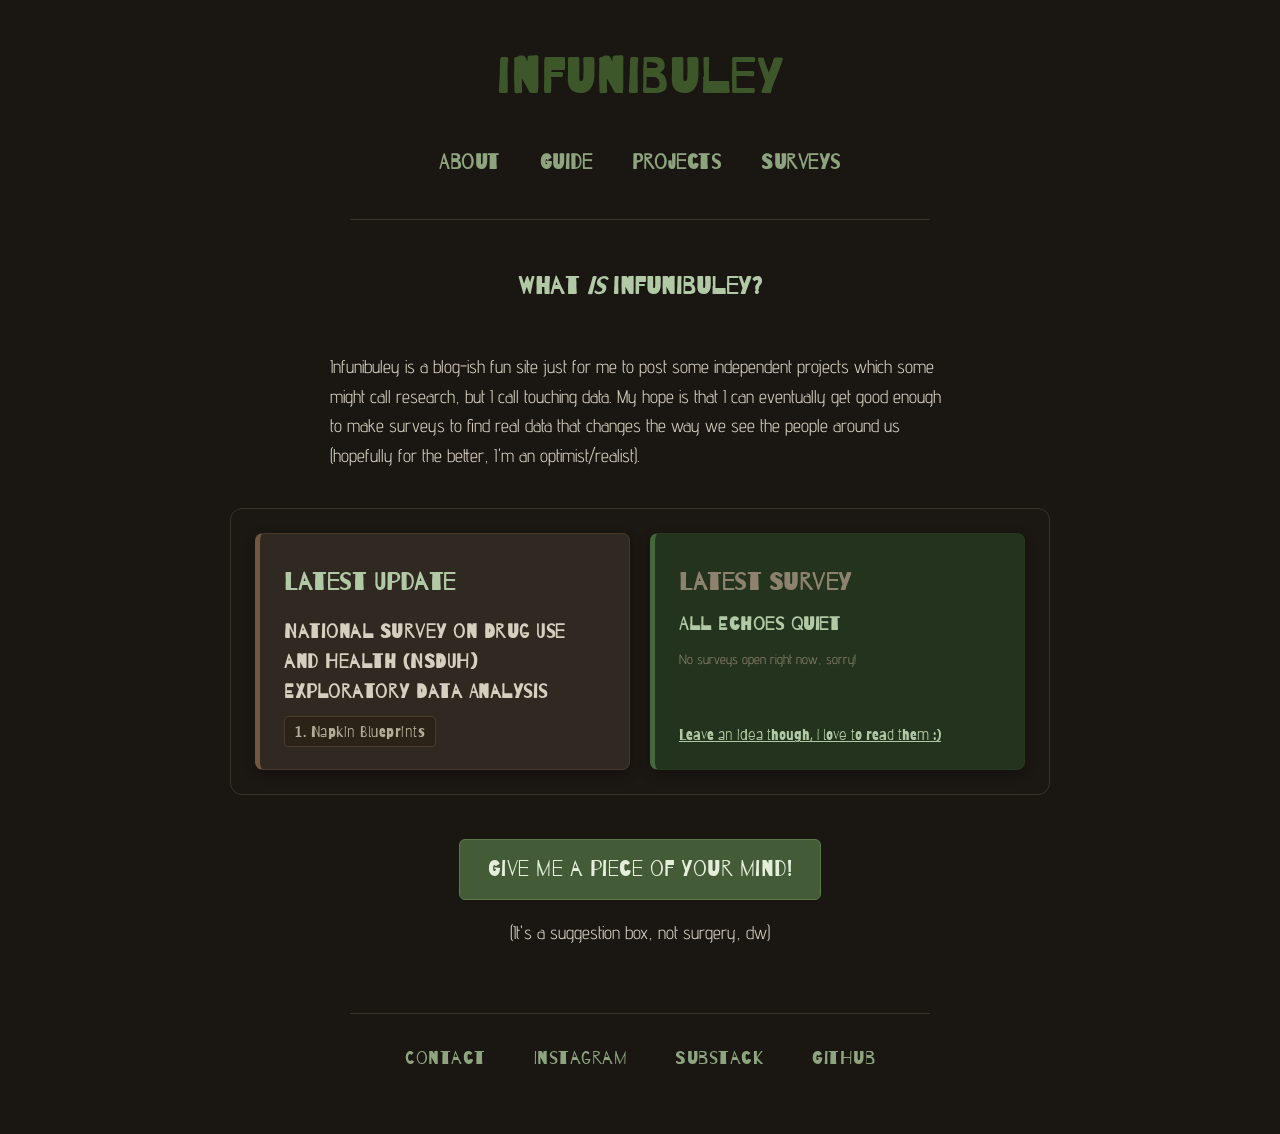
==== index.html @ 1d9e1465 "an attempt to make everything easier by making it harder" ====
<!DOCTYPE html>
<html lang="en">
<head>
  <link href="https://fonts.googleapis.com/css2?family=Advent+Pro:wght@400;500;600&family=Barrio&family=Barriecito&display=swap" rel="stylesheet">  <meta name="viewport" content="width=device-width, initial-scale=1.0">
  <link rel="icon" type="image/png" href="https://infunibuley.github.io/favicon.png">
  <meta name="viewport" content="width=device-width, initial-scale=1.0">
  <title>infunibuley</title>
  <link rel="stylesheet" href="assets/styles.css">
  <script src="scripts/load-layout.js" defer></script>
  <script src="scripts/home.js" defer></script>
  <link rel="icon" type="image/png" href="https://infunibuley.github.io/assets/favicon.png">
</head>

<body>
<div>

  <div id="site-header"></div>

  <div class="flex-container">
    <h4>What <i>is</i> infunibuley?</h4>
  </div>

  <div class="flex-container">
    <p>Infunibuley is a blog-ish fun site just for me to post some independent projects which some might call research, but I call touching data. My hope is that I can eventually get good enough to make surveys to find real data that changes the way we see the people around us (hopefully for the better, I'm an optimist/realist).</p>
  </div>

  <section class="hero-banner">
    <div class="flex-container hero-cards-container">
      <!-- Latest Update Card -->
      <div class="project-update update">
        <h4>Latest Update</h4>
        <h3>
          <a href="#" id="latest-project-link" class="project-title-link">Loading...</a>
        </h3>
        <span id="latest-project-tag" class="tag tag-mind-works">Loading...</span>
      </div>

      <!-- Latest Survey Card -->
      <div id="latest-survey-card" class="survey-update update">
        <h4>Latest Survey</h4>
        <h3>
          <a href="#" id="latest-survey-link" class="project-title-link">Loading...</a>
        </h3>
        <span id="latest-survey-tag" class="tag tag-your-sticks">Loading...</span>
      </div> 
    </div>
  </section>

  <div class="flex-container">
  <a class="survey-start-btn" href="https://infunibuley.github.io/pages/contact">Give me a piece of your mind!</a>
  <p>(It's a suggestion box, not surgery, dw)</p>
  </div>

<div id="site-footer"></div>

</div>

</body>
</html>
---- assets/styles.css ----
html, body {
  margin: 0;
  padding: 0;
}

body {
  background-color: #1a1612; 
  font-family: 'Barriecito', cursive, sans-serif;
  color: #d6cfbf;
  line-height: 1.6;
  padding: 40px 20px;
}

h1 {
  font-family: 'Barrio', cursive, sans-serif;
  color: #3d572a;
  font-size: 3rem;
  letter-spacing: 1.5px;
  margin: 0 0 16px 0;
  text-align: center;
}

h2 {
  font-family: 'Barrio', cursive, sans-serif;
  color: #b2c9a5;
  font-size: 2rem;
  letter-spacing: 0.5px;
  margin: 8px 0;
}

h3 {
  font-family: 'Barrio', cursive, sans-serif;
  color: #b2c9a5;
  letter-spacing: 0.5px;
  margin: 8px 0;
}

h4 {
  font-family: 'Barrio', cursive, sans-serif;
  color: #b2c9a5;
  letter-spacing: 0.5px;
  margin: 8px 0;
  font-size: 1.5rem;
}

h5 {
  font-family: 'Barrio', cursive, sans-serif;
  color: #647859;
  letter-spacing: 0.5px;
  margin: 16px 0;
  font-size: 1.2rem;
}

h6 {
  font-family: 'Barrio', cursive, sans-serif;
  color: #3e5233;
  letter-spacing: 0.5px;
  margin: 16px 0;
  font-size: 1rem;

}

p {
  color: #b5ac98;
  font-family: 'Advent Pro', cursive, sans-serif;
  font-size: 1.15rem;
  margin: 6px 0;
}

h2, h3, p, a {
  text-decoration: none;
  color: inherit; 
}

.flex-container {
  display: flex;
  gap: 12px;
  justify-content: center;
  flex-wrap: wrap;
  margin: 0 auto 32px auto;
  max-width: 620px;
  padding: 0 10px;
}

.text-block {
  padding: 6px 14px;
  border-bottom: 2px solid transparent;
  cursor: pointer;
  transition: border-color 0.2s ease, color 0.2s ease;
}

.text-block:hover {
  border-bottom: 2px solid #6b8c59;
}

.text-block h3 {
  color: #8da47e;
  font-size: 1.25rem;
}

.update {
  border-radius: 8px;
  padding: 24px 28px;
  width: 100%;
  max-width: 580px;
  box-sizing: border-box;
  text-align: left;
  margin-bottom: 20px;
}

.update.survey-update {
  background: #24331d;
  border: 1px solid #27381e;
  border-left: 5px solid #44683c; 
  box-shadow: 0 4px 12px rgba(0, 0, 0, 0.25);
}

.update.project-update {
  background: #302921;
  border: 1px solid #4a3828;
  border-left: 5px solid rgb(114, 88, 65); 
  box-shadow: 0 4px 12px rgba(0, 0, 0, 0.25);
}

.update p {
  font-size: 1rem;
  color: #8c826e;
}

.flex-container .update{
  width: calc(50% - 8px);
}

.tag {
  display: inline-block;
  padding: 3px 10px;
  font-size: 0.9rem;
  font-family: 'Barriecito', cursive, sans-serif;
  border-radius: 4px;
  margin-top: 10px;
  letter-spacing: 0.5px;
}

/* Stage 1: mind works (Drafty / Soft Amber-Brown) */
.tag-mind-works {
  background-color: #2b2318;
  color: #b5ac98;
  border: 1px solid #4a3d2c;
}

/* Stage 2: the gears (Industrial / Muted Slate-Brown) */
.tag-the-gears {
  background-color: #25282a;
  color: #b5ac98;
  border: 1px solid #3d4950;
}

.tag-your-sticks {
  background-color: #223824;
  color: #b5ac98;
  border: 1px solid #3b663f;
  animation: pulse-border 2s infinite ease-in-out;
}

.tag-fancy-stuff {
  background-color: #2a2233;
  color: #b5ac98;
  border: 1px solid #4b3d5c;
}

.tag-complete {
  background-color: #3b3329;
  color: #b5ac98;
  border: 1px solid #594d3e;
}

@keyframes pulse-border {
  0%, 100% { border-color: #3b663f; }
  50% { border-color: #62aa69; }
}

.suggestion-box {
  background: #241f19;
  border: 1px solid #3b3329;
  border-radius: 8px;
  padding: 28px 32px;
  width: 100%;
  max-width: 580px;
  box-sizing: border-box;
  text-align: left;
  box-shadow: 0 4px 12px rgba(0, 0, 0, 0.25);
  margin-top: 10px;
}

.suggestion-box h3 {
  margin-top: 0;
  margin-bottom: 20px;
  text-align: center;
  font-size: 1.6rem;
  color: #8da47e;
}

.form-group {
  display: flex;
  align-items: center;
  gap: 12px;
  margin-bottom: 16px;
}

.form-group label {
  display: inline-block;
  color: #c2baa8;
  font-family: 'Barriecito', cursive, sans-serif;
  font-size: 1.1rem;
  margin-bottom: 4px;
}

.form-group input,
.form-group textarea {
  width: 100%;
  box-sizing: border-box;
  padding: 10px 14px;
  background-color: #17130f;
  border: 1px solid #42382c;
  border-radius: 6px;
  color: #e8e2d5;
  font-family: 'Advent Pro', cursive, sans-serif;
  font-size: 1rem;
  outline: none;
  transition: border-color 0.2s ease;
}

.form-group input::placeholder,
.form-group textarea::placeholder {
  color: #635746;
  font-family: 'Advent Pro', cursive, sans-serif;
  font-size: 1rem;
}

.form-group textarea {
  resize: vertical;
}

.form-group input:focus,
.form-group textarea:focus {
  border-color: #6b8c59;
  background-color: #1c1813;
}

.submit-btn {
  display: block;
  width: 100%;
  padding: 12px 18px;
  background-color: #435b37;
  color: #e4eedb;
  border: 1px solid #5a7a4a;
  border-radius: 6px;
  font-family: 'Barrio', cursive, sans-serif;
  font-size: 1.25rem;
  cursor: pointer;
  margin-top: 20px;
  transition: background-color 0.2s ease, transform 0.1s ease;
}

.submit-btn:hover {
  background-color: #4f6b41;
}

.submit-btn:active {
  transform: translateY(1px);
}

.footer {
  margin-top: 60px;
  padding-top: 24px;
  border-top: 1px solid #3b3329;
  text-align: center;
  max-width: 580px;
  margin-left: auto;
  margin-right: auto;
}

.footer-links {
  display: flex;
  justify-content: center;
  gap: 20px;
  flex-wrap: wrap;
  margin-bottom: 12px;
}

.footer-links a {
  color: #8da47e;
  font-family: 'Barrio', cursive, sans-serif;
  text-decoration: none;
  font-size: 1.15rem;
  letter-spacing: 0.5px;
  transition: color 0.2s ease, border-bottom 0.2s ease;
  border-bottom: 1px solid transparent;
  padding-bottom: 2px;
}

.footer-links a:hover {
  color: #b2c9a5;
  border-bottom-color: #b2c9a5;
}

.footer-copy {
  color: #635746;
  font-size: 0.95rem;
  margin: 0;
}

.header {
  max-width: 580px;
  margin: 0 auto 40px auto;
  padding-bottom: 24px;
  border-bottom: 1px solid #3b3329;
  text-align: center;
}

.header .flex-container {
  margin: 0 auto;
}

.content-container {
  max-width: 580px;
  margin: 0 auto 40px auto;
  text-align: left;
  box-sizing: border-box;
  padding: 0 10px;
}

.content-container h2 {
  font-family: 'Barrio', cursive, sans-serif;
  color: #8da47e;
  font-size: 2.2rem;
  margin-bottom: 20px;
}

.content-container p {
  color: #d6cfbf;
  font-family: 'Advent Pro', cursive, sans-serif;
  font-size: 1.25rem;
  line-height: 1.6;
  margin: 8px 0;
}

.tab-container {
  display: flex;
  justify-content: safe flex-start; 
  align-items: center;
  gap: 8px;
  
  width: 100%;
  max-width: 100vw;
  margin: 0 0 36px 0;
  
  overflow-x: auto;
  overflow-y: hidden;
  -webkit-overflow-scrolling: touch;
  scrollbar-width: none;
  box-sizing: border-box;
  
  padding: 8px 16px;
}

.tab-container::-webkit-scrollbar {
  display: none;
}

.tab-container::before,
.tab-container::after {
  content: none;
}

.tab-btn {
  background-color: transparent;
  border: 1px solid #3b3329;
  color: #8da47e;
  font-family: 'Barrio', cursive, sans-serif;
  font-size: 1.15rem;
  padding: 8px 16px;
  border-radius: 6px;
  cursor: pointer;
  letter-spacing: 0.5px;
  transition: all 0.2s ease;
  flex-shrink: 0;
  white-space: nowrap;
}

@media (min-width: 600px) {
  .tab-container {
    justify-content: center;
  }
}
.tab-btn:hover {
  background-color: #241f19;
  color: #b2c9a5;
  border-color: #6b8c59;
}

.tab-btn.active {
  background-color: #435b37;
  color: #e4eedb;
  border-color: #5a7a4a;
}

.projects-grid {
  max-width: 580px;
  margin: 0 auto;
  display: flex;
  flex-direction: column;
  gap: 18px;
}

.project-card {
  margin: 0;
  transition: transform 0.15s ease;
}

.project-card:hover {
  transform: translateY(-2px);
}

.tag-complete {
  background-color: #3b3329;
  color: #d6cfbf;
  border-color: #594d3e;
}

.project-title-link {
  text-decoration: none;
  transition: color 0.2s ease;
}

.project-title-link:hover {
  color: #d6eed0;
  text-decoration: underline;
}

.tab-content {
  display: none;
}

.tab-content.active {
  display: block;
}

.survey-action-card {
  background: #241f19;
  border: 1px solid #3b3329;
  border-radius: 8px;
  padding: 24px;
  margin-top: 18px;
  text-align: center;
  box-shadow: 0 4px 12px rgba(0, 0, 0, 0.25);
}

/* Primary "Take Survey" Call-To-Action Button */
.survey-start-btn {
  display: inline-block;
  background-color: #435b37;
  color: #e4eedb;
  font-family: 'Barrio', cursive, sans-serif;
  font-size: 1.35rem;
  letter-spacing: 0.5px;
  padding: 12px 28px;
  border-radius: 6px;
  border: 1px solid #5a7a4a;
  text-decoration: none;
  transition: background-color 0.2s ease, transform 0.1s ease;
}

.survey-start-btn:hover {
  background-color: #4f6b41;
  transform: translateY(-2px);
}

.survey-start-btn:active {
  transform: translateY(1px);
}

.share-box {
  margin-top: 24px;
  padding-top: 20px;
  border-top: 1px dashed #3b3329;
}

.share-link-group {
  display: flex;
  gap: 8px;
  max-width: 440px;
  margin: 0 auto;
}

.share-link-group input {
  flex: 1;
  background-color: #17130f;
  border: 1px solid #42382c;
  border-radius: 6px;
  padding: 8px 12px;
  color: #a8caa0;
  font-family: 'Advent Pro', sans-serif;
  font-size: 0.95rem;
  outline: none;
}

.copy-btn {
  background-color: #2e3b26;
  border: 1px solid #445939;
  color: #a8caa0;
  font-family: 'Barriecito', cursive, sans-serif;
  font-size: 1.05rem;
  padding: 8px 14px;
  border-radius: 6px;
  cursor: pointer;
  transition: background-color 0.2s ease;
}

.copy-btn:hover {
  background-color: #3e4f34;
  color: #d6eed0;
}

.copy-feedback {
  display: none;
  color: #a3e8b5;
  font-size: 0.9rem;
  margin: 6px 0 0 0;
}

.qr-container {
  display: flex;
  flex-direction: column;
  align-items: center;
  gap: 8px;
  margin-top: 20px;
}

.survey-qr {
  width: 120px;
  height: 120px;
  border-radius: 6px;
  border: 1px solid #3b3329;
  padding: 6px;
  background-color: #17130f;
}

.qr-caption {
  font-family: 'Barriecito', cursive, sans-serif;
  color: #8c826e;
  font-size: 0.95rem;
}

.stage-status-msg {
  font-family: 'Advent Pro', sans-serif;
  font-size: 0.95rem;
  margin: -8px 0 16px 0;
}

.stage-status-msg.completed-date {
  color: #8c826e;
}

.stage-status-msg.active-date {
  color: #a8caa0;
}

/* Future / Locked Stage Container */
.future-lock-box {
  background: #1c1813;
  border: 1px dashed #42382c;
  border-radius: 8px;
  padding: 36px 20px;
  text-align: center;
  margin-top: 14px;
}

.lock-icon {
  font-size: 1.5rem;
  color: #8da47e;
  margin: 0 0 8px 0;
}

.lock-text {
  font-family: 'Barrio', cursive, sans-serif;
  font-size: 1.2rem;
  color: #b2c9a5;
  margin: 0 0 6px 0;
}

.lock-subtext {
  color: #a89f8d;
  font-size: 1rem;
  margin: 0;
}

.lock-subtext strong {
  color: #d4b58c;
}

/* Outer hero border frame */
.hero-banner {
  max-width: 820px;
  width: 100%;
  margin: 32px auto 44px auto;
  padding: 24px;
  border: 1px solid #3b3329;
  border-radius: 12px;
  background: rgba(30, 26, 21, 0.45);
  box-sizing: border-box;
}

/* 1. Uncap the max-width and reset margin on the flex container inside hero */
.hero-banner .hero-cards-container {
  display: flex !important;
  flex-direction: row !important;
  justify-content: space-between !important;
  align-items: stretch !important;  /* Forces both cards to match the tallest card */
  gap: 20px !important;
  width: 100% !important;
  max-width: 100% !important;        /* Overrides .flex-container max-width: 620px */
  margin: 0 !important;
  padding: 0 !important;
  box-sizing: border-box;
}

/* 2. Strip previous .update hard-coded widths and let flex do the work */
.hero-banner .hero-cards-container .update {
  flex: 1 1 0% !important;          /* Guarantees exactly 50% width distribution */
  width: auto !important;           /* Cancels width: calc(50% - 8px) */
  max-width: none !important;       /* Cancels max-width: 580px */
  margin: 0 !important;             /* Cancels margin-bottom: 20px */
  padding: 22px 24px !important;
  border-radius: 8px;
  box-sizing: border-box;

  /* Card content distribution */
  display: flex !important;
  flex-direction: column !important;
  justify-content: space-between !important;
}

/* Pins tags/links neatly to the bottom edge */
.hero-banner .update .tag,
.hero-banner .update a[href*="contact"],
.hero-banner .update a[href*="survey"] {
  align-self: flex-start;
  margin-top: auto;
}

/* Specific theme colors */
.hero-banner .project-update {
  background-color: #302921;
  border: 1px solid #4a3828;
  border-left: 5px solid rgb(114, 88, 65);
}

.hero-banner .survey-update {
  background-color: #24331d;
  border: 1px solid #27381e;
  border-left: 5px solid #44683c;
}

/* Mobile responsive collapse */
@media (max-width: 680px) {
  .hero-banner {
    padding: 16px;
    margin: 20px auto 36px auto;
  }

  .hero-banner .hero-cards-container {
    flex-direction: column !important;
    gap: 16px !important;
  }

  .hero-banner .hero-cards-container .update {
    width: 100% !important;
  }
}
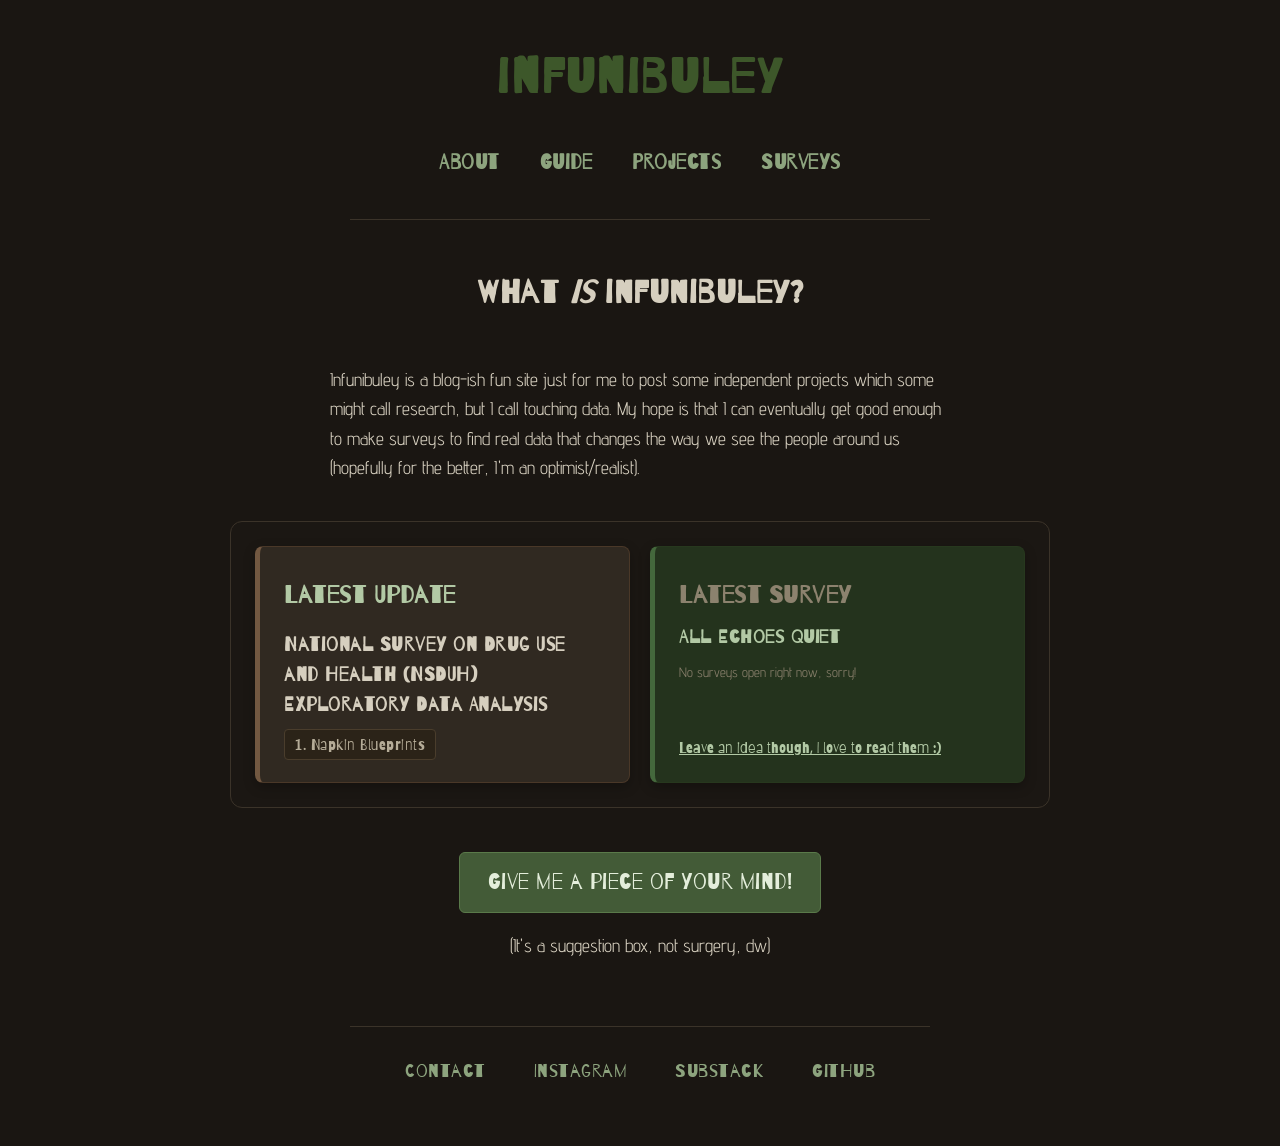
==== commit 30faddc1: "fixed up some wording, hopefully made last error fixes (probably not)" ====
--- a/index.html
+++ b/index.html
@@ -17,7 +17,7 @@
   <div id="site-header"></div>
 
   <div class="flex-container">
-    <h4>What <i>is</i> infunibuley?</h4>
+    <h2>What <i>is</i> infunibuley?</h2>
   </div>
 
   <div class="flex-container">
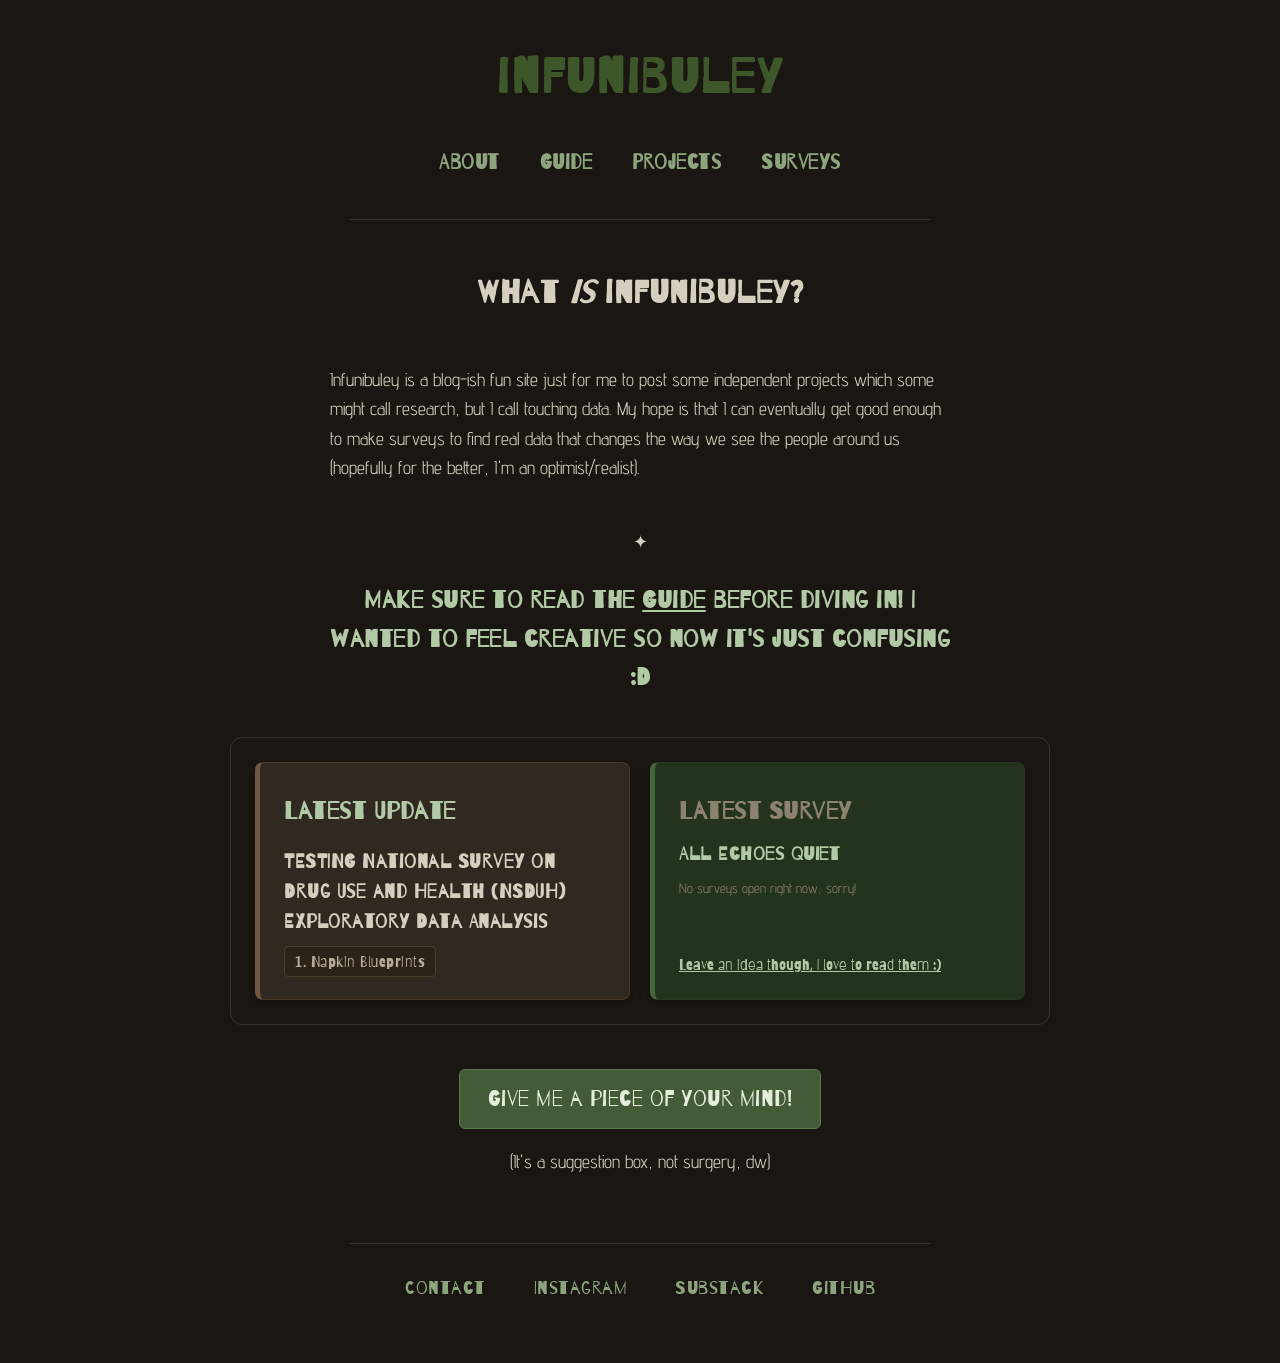
==== commit aecb2116: "idk" ====
--- a/index.html
+++ b/index.html
@@ -24,6 +24,11 @@
     <p>Infunibuley is a blog-ish fun site just for me to post some independent projects which some might call research, but I call touching data. My hope is that I can eventually get good enough to make surveys to find real data that changes the way we see the people around us (hopefully for the better, I'm an optimist/realist).</p>
   </div>
 
+  <div class="flex-container">
+    <p>✦</p>
+    <h4 style="text-align: center;">Make sure to read the <a href="https://infunibuley.github.io/pages/guide"><u>Guide</u></a> before diving in! I wanted to feel creative so now it's just confusing :D</h4>
+  </div>
+
   <section class="hero-banner">
     <div class="flex-container hero-cards-container">
       <!-- Latest Update Card -->
@@ -47,8 +52,8 @@
   </section>
 
   <div class="flex-container">
-  <a class="survey-start-btn" href="https://infunibuley.github.io/pages/contact">Give me a piece of your mind!</a>
-  <p>(It's a suggestion box, not surgery, dw)</p>
+    <a class="survey-start-btn" href="https://infunibuley.github.io/pages/contact">Give me a piece of your mind!</a>
+    <p>(It's a suggestion box, not surgery, dw)</p>
   </div>
 
 <div id="site-footer"></div>
--- a/assets/styles.css
+++ b/assets/styles.css
@@ -60,7 +60,7 @@
 
 }
 
-p {
+p, li {
   color: #b5ac98;
   font-family: 'Advent Pro', cursive, sans-serif;
   font-size: 1.15rem;
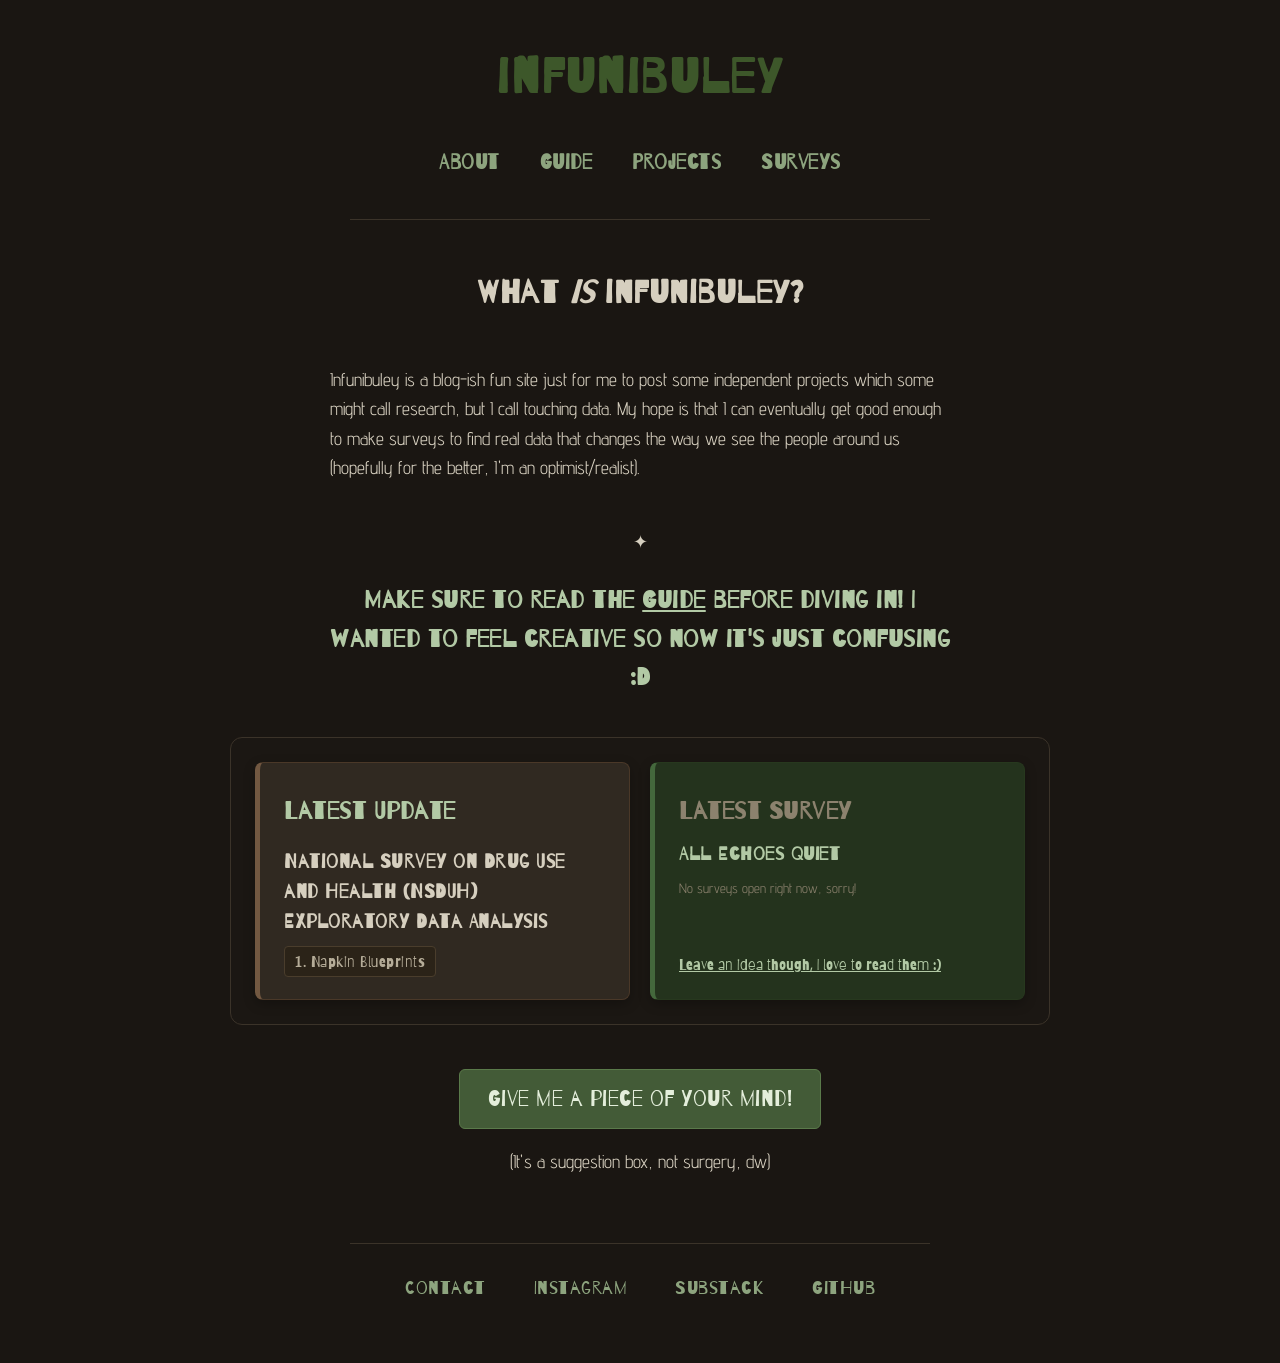
==== commit fd089060: "idk" ====
--- a/index.html
+++ b/index.html
@@ -4,6 +4,7 @@
   <link href="https://fonts.googleapis.com/css2?family=Advent+Pro:wght@400;500;600&family=Barrio&family=Barriecito&display=swap" rel="stylesheet">  <meta name="viewport" content="width=device-width, initial-scale=1.0">
   <link rel="icon" type="image/png" href="https://infunibuley.github.io/favicon.png">
   <meta name="viewport" content="width=device-width, initial-scale=1.0">
+  <meta name="google-site-verification" content="pUbAFuxH0az2YgIVSAUA-B-KxdZc6aQfWLj4Hd0x9ZA" />
   <title>infunibuley</title>
   <link rel="stylesheet" href="assets/styles.css">
   <script src="scripts/load-layout.js" defer></script>
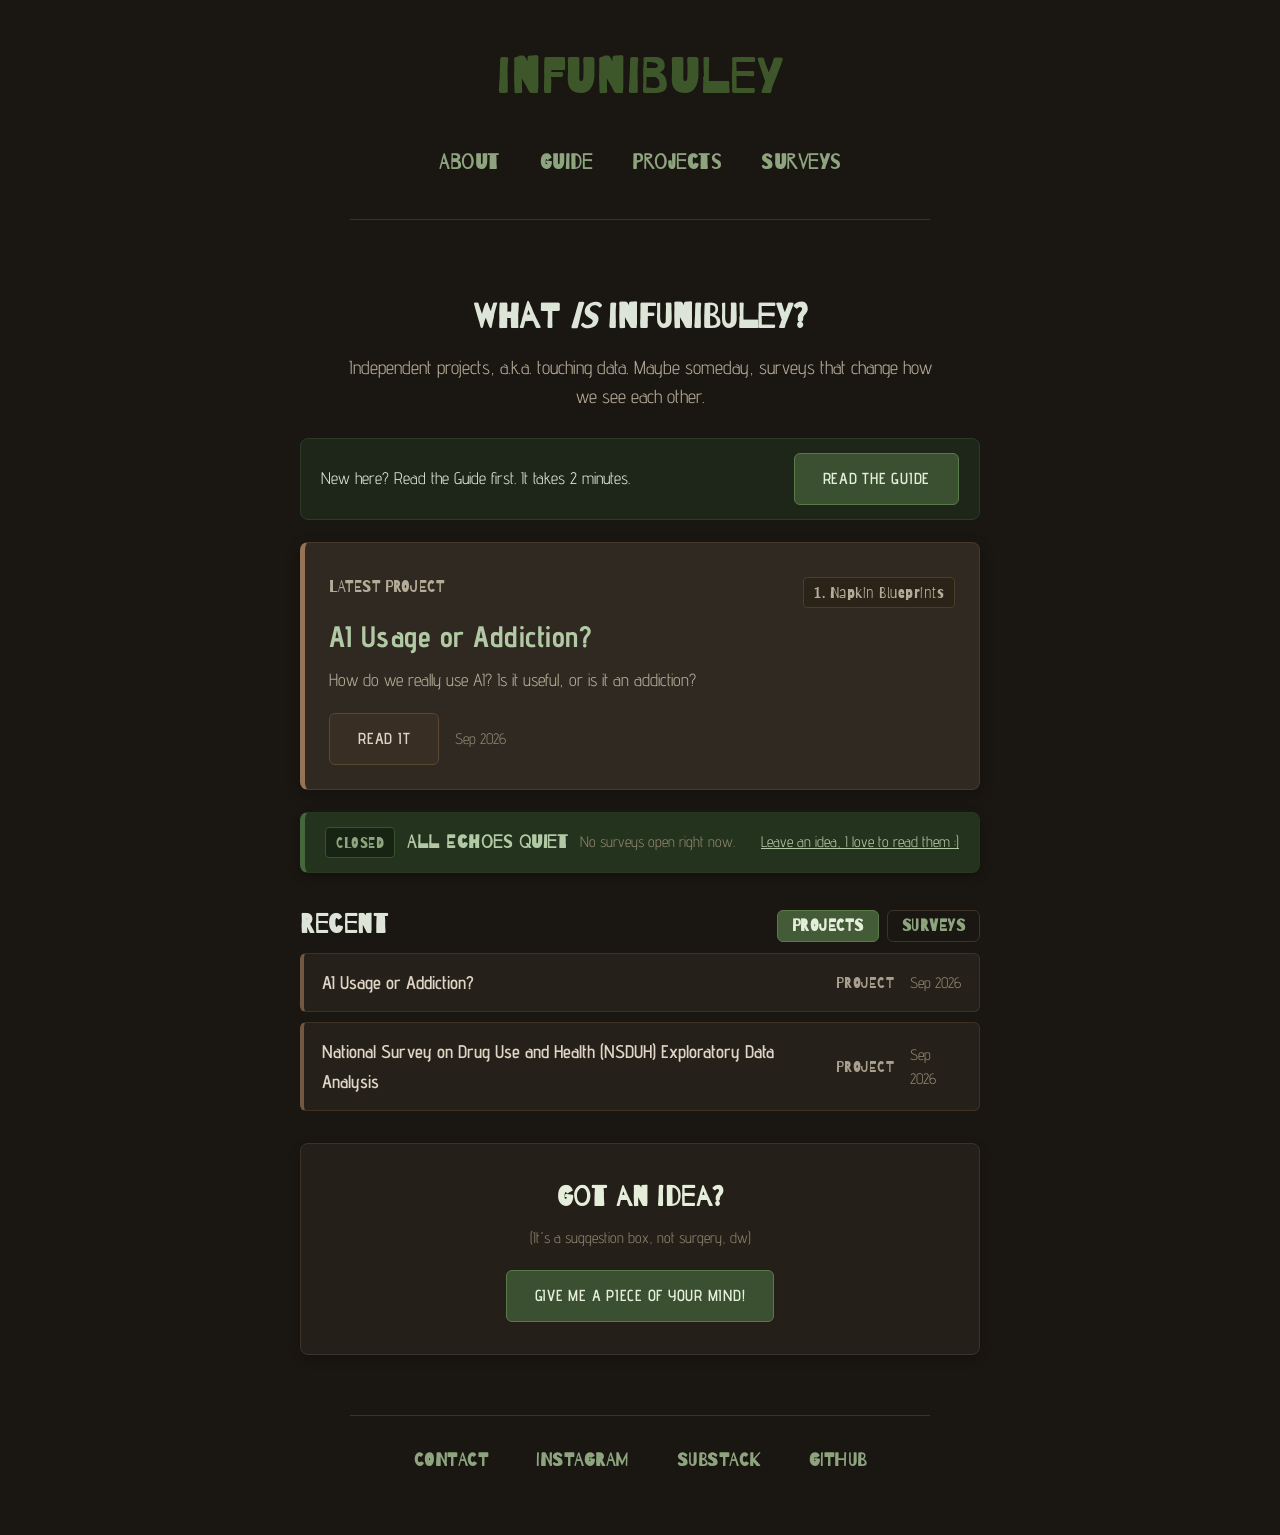
==== commit aca06ba6: "changed homepage formatting, changed some styling, fixed small issues." ====
--- a/index.html
+++ b/index.html
@@ -1,65 +1,438 @@
 <!DOCTYPE html>
 <html lang="en">
 <head>
-  <link href="https://fonts.googleapis.com/css2?family=Advent+Pro:wght@400;500;600&family=Barrio&family=Barriecito&display=swap" rel="stylesheet">  <meta name="viewport" content="width=device-width, initial-scale=1.0">
-  <link rel="icon" type="image/png" href="https://infunibuley.github.io/favicon.png">
+  <meta charset="UTF-8">
   <meta name="viewport" content="width=device-width, initial-scale=1.0">
   <meta name="google-site-verification" content="pUbAFuxH0az2YgIVSAUA-B-KxdZc6aQfWLj4Hd0x9ZA" />
   <title>infunibuley</title>
+  
+  <link rel="icon" type="image/png" href="https://infunibuley.github.io/assets/favicon.png">
+  <link href="https://fonts.googleapis.com/css2?family=Advent+Pro:wght@400;500;600&family=Barrio&family=Barriecito&display=swap" rel="stylesheet">
   <link rel="stylesheet" href="assets/styles.css">
+
   <script src="scripts/load-layout.js" defer></script>
   <script src="scripts/home.js" defer></script>
-  <link rel="icon" type="image/png" href="https://infunibuley.github.io/assets/favicon.png">
+
+  <!-- Homepage-specific layout overrides -->
+  <style>
+    .home-container {
+      max-width: 680px;
+      margin: 0 auto;
+      display: flex;
+      flex-direction: column;
+      gap: 22px;
+    }
+
+    .home-intro {
+      text-align: center;
+      margin-bottom: 6px;
+    }
+
+    .home-intro h2 {
+      margin-bottom: 8px;
+    }
+
+    .home-intro p {
+      max-width: 600px;
+      margin: 0 auto;
+      font-size: 1.18rem;
+      line-height: 1.5;
+    }
+
+    /* Guide Callout Strip */
+    .guide-banner {
+      display: flex;
+      align-items: center;
+      justify-content: space-between;
+      gap: 16px;
+      background: #1e2619;
+      border: 1px solid #2d3b25;
+      border-radius: 8px;
+      padding: 14px 20px;
+      box-sizing: border-box;
+    }
+
+    .guide-banner p {
+      margin: 0;
+      color: #dce5d7;
+      font-size: 1.05rem;
+    }
+
+    .guide-btn {
+      flex-shrink: 0;
+      display: inline-block;
+      background-color: #3b5030;
+      color: #e4eedb;
+      padding: 12px 28px;
+      border-radius: 6px;
+      border: 1px solid #5a7a4a;
+      text-decoration: none;
+      font-family: 'Advent Pro', sans-serif;
+      font-weight: 600;
+      font-size: 1rem;
+      letter-spacing: 0.75px;
+      text-transform: uppercase;
+      transition: transform 0.15s ease, opacity 0.2s ease, filter 0.15s ease;
+    }
+
+    .guide-btn:hover {
+      transform: translateY(-2px);
+      filter: brightness(1.15);
+    }
+
+    /* Featured Project Card */
+    .featured-project-card {
+      background: #302921;
+      border: 1px solid #4a3828;
+      border-left: 5px solid rgb(148, 115, 86);
+      border-radius: 8px;
+      padding: 24px;
+      box-sizing: border-box;
+      box-shadow: 0 4px 14px rgba(0, 0, 0, 0.25);
+    }
+
+    .featured-project-card .card-meta {
+      display: flex;
+      align-items: center;
+      justify-content: space-between;
+      margin-bottom: 10px;
+    }
+
+    .meta-subtitle {
+      font-family: 'Barriecito', cursive, sans-serif;
+      font-size: 1rem;
+      letter-spacing: 0.5px;
+      color: #b5ac98;
+      text-transform: uppercase;
+    }
+
+    .featured-project-card h3 {
+      font-size: 1.85rem;
+      margin: 0 0 10px 0;
+      line-height: 1.3;
+    }
+
+    .featured-project-card .card-summary {
+      color: #b5ac98;
+      margin: 0 0 20px 0;
+      font-size: 1.1rem;
+      line-height: 1.5;
+    }
+
+    .card-footer {
+      display: flex;
+      align-items: center;
+      gap: 16px;
+    }
+
+    .card-date {
+      color: #8c826e;
+      font-size: 0.95rem;
+    }
+
+    /* Read It Button - Medium Brown Feedback Style */
+    .btn-read-it {
+      display: inline-block;
+      background-color: #382e24;
+      color: #dfd5c6;
+      padding: 12px 28px;
+      border-radius: 6px;
+      border: 1px solid #5a4734;
+      text-decoration: none;
+      font-family: 'Advent Pro', sans-serif;
+      font-weight: 600;
+      font-size: 1rem;
+      letter-spacing: 0.75px;
+      text-transform: uppercase;
+      transition: transform 0.15s ease, opacity 0.2s ease, filter 0.15s ease;
+    }
+
+    .btn-read-it:hover {
+      transform: translateY(-2px);
+      filter: brightness(1.15);
+    }
+
+    /* Compact Survey Strip */
+    .survey-strip {
+      display: flex;
+      align-items: center;
+      justify-content: space-between;
+      gap: 16px;
+      background: #24331d;
+      border: 1px solid #27381e;
+      border-left: 5px solid #44683c;
+      border-radius: 8px;
+      padding: 14px 20px;
+      box-sizing: border-box;
+      box-shadow: 0 4px 12px rgba(0, 0, 0, 0.2);
+    }
+
+    .survey-strip-left {
+      display: flex;
+      align-items: center;
+      gap: 12px;
+      flex-wrap: wrap;
+    }
+
+    .status-badge {
+      font-family: 'Barriecito', cursive, sans-serif;
+      background-color: #172414;
+      border: 1px solid #36532d;
+      color: #8da47e;
+      border-radius: 4px;
+      padding: 3px 10px;
+      font-size: 0.9rem;
+      letter-spacing: 0.5px;
+      text-transform: uppercase;
+    }
+
+    .survey-strip h3 {
+      margin: 0;
+      font-size: 1.15rem;
+      display: inline;
+    }
+
+    .survey-strip .sub-link {
+      color: #b2c9a5;
+      text-decoration: underline;
+      font-size: 0.95rem;
+      transition: color 0.15s ease;
+      text-align: right;
+    }
+
+    .survey-strip .sub-link:hover {
+      color: #e4eedb;
+    }
+
+    /* Recent Section & Project-Style Tabs */
+    .recent-header {
+      display: flex;
+      align-items: center;
+      justify-content: space-between;
+      margin-top: 10px;
+      border-bottom: 1px solid #3b3329;
+      padding-bottom: 12px;
+    }
+
+    .recent-header h3 {
+      font-size: 1.6rem;
+      margin: 0;
+      color: #dce5d7;
+    }
+
+    /* Uses .tab-btn from styles.css, adjusted for the compact header */
+    .recent-tabs {
+      display: flex;
+      gap: 8px;
+      margin: 0;
+      padding: 0;
+    }
+
+    .recent-tabs .tab-btn {
+      font-size: 1rem;
+      padding: 6px 14px;
+      margin: 0;
+    }
+
+    .stream-feed {
+      display: flex;
+      flex-direction: column;
+      gap: 10px;
+      margin-top: -6px;
+    }
+
+    .stream-item {
+      display: flex;
+      align-items: center;
+      justify-content: space-between;
+      padding: 14px 18px;
+      border-radius: 6px;
+      box-sizing: border-box;
+      text-decoration: none;
+      transition: transform 0.15s ease;
+    }
+
+    .stream-item:hover {
+      transform: translateX(4px);
+    }
+
+    .stream-item.project-type {
+      background: #252019;
+      border: 1px solid #3d3224;
+      border-left: 4px solid rgb(114, 88, 65);
+    }
+
+    .stream-item.survey-type {
+      background: #1c2617;
+      border: 1px solid #283621;
+      border-left: 4px solid #44683c;
+    }
+
+    .stream-title {
+      font-family: 'Advent Pro', sans-serif;
+      font-weight: 600;
+      font-size: 1.15rem;
+      color: #dfd5c6;
+    }
+
+    .stream-meta {
+      display: flex;
+      align-items: center;
+      gap: 16px;
+      font-size: 0.95rem;
+      color: #8c826e;
+      font-family: 'Advent Pro', sans-serif;
+    }
+
+    .stream-label {
+      font-family: 'Barriecito', cursive, sans-serif;
+      letter-spacing: 0.5px;
+    }
+
+    .stream-item.project-type .stream-label {
+      color: #a89f8d;
+    }
+
+    .stream-item.survey-type .stream-label {
+      color: #8da47e;
+    }
+
+    /* Suggestion CTA Box */
+    .feedback-card {
+      background: #241f19;
+      border: 1px solid #3b3329;
+      border-radius: 8px;
+      padding: 32px 24px;
+      text-align: center;
+      margin-top: 10px;
+      box-shadow: 0 4px 12px rgba(0, 0, 0, 0.2);
+    }
+
+    .feedback-card h3 {
+      font-size: 1.7rem;
+      margin: 0 0 6px 0;
+      color: #e4eedb;
+    }
+
+    .feedback-card .subtext {
+      margin: 0 0 20px 0;
+    }
+
+    .feedback-card .feedback-btn {
+      margin-top: 0;
+    }
+
+    @media (max-width: 600px) {
+      .guide-banner,
+      .survey-strip {
+        flex-direction: column;
+        align-items: flex-start;
+      }
+
+      .survey-strip .sub-link {
+        text-align: left;
+      }
+
+      .recent-header {
+        flex-direction: column;
+        align-items: flex-start;
+        gap: 12px;
+      }
+
+      .stream-item {
+        flex-direction: column;
+        align-items: flex-start;
+        gap: 8px;
+      }
+
+      .stream-meta {
+        width: 100%;
+        justify-content: space-between;
+      }
+    }
+  </style>
 </head>
 
 <body>
-<div>
-
   <div id="site-header"></div>
 
-  <div class="flex-container">
-    <h2>What <i>is</i> infunibuley?</h2>
-  </div>
-
-  <div class="flex-container">
-    <p>Infunibuley is a blog-ish fun site just for me to post some independent projects which some might call research, but I call touching data. My hope is that I can eventually get good enough to make surveys to find real data that changes the way we see the people around us (hopefully for the better, I'm an optimist/realist).</p>
-  </div>
-
-  <div class="flex-container">
-    <p>✦</p>
-    <h4 style="text-align: center;">Make sure to read the <a href="https://infunibuley.github.io/pages/guide"><u>Guide</u></a> before diving in! I wanted to feel creative so now it's just confusing :D</h4>
-  </div>
-
-  <section class="hero-banner">
-    <div class="flex-container hero-cards-container">
-      <!-- Latest Update Card -->
-      <div class="project-update update">
-        <h4>Latest Update</h4>
-        <h3>
-          <a href="#" id="latest-project-link" class="project-title-link">Loading...</a>
-        </h3>
+  <main class="home-container">
+    <!-- Intro Section -->
+    <header class="home-intro">
+      <h2>What <i>is</i> infunibuley?</h2>
+      <p>
+        Independent projects, a.k.a. touching data. Maybe someday, surveys that
+        change how we see each other.
+      </p>
+    </header>
+
+    <!-- Guide Banner -->
+    <section class="guide-banner">
+      <p>New here? Read the Guide first. It takes 2 minutes.</p>
+      <a class="guide-btn" href="https://infunibuley.github.io/pages/guide">Read the Guide</a>
+    </section>
+
+    <!-- Latest Update / Featured Hero Project -->
+    <article class="featured-project-card project-update">
+      <div class="card-meta">
+        <span class="meta-subtitle" id="latest-project-series">Latest Project</span>
         <span id="latest-project-tag" class="tag tag-mind-works">Loading...</span>
       </div>
 
-      <!-- Latest Survey Card -->
-      <div id="latest-survey-card" class="survey-update update">
-        <h4>Latest Survey</h4>
+      <h3>
+        <a href="#" id="latest-project-link" class="project-title-link">Loading...</a>
+      </h3>
+
+      <p class="card-summary" id="latest-project-desc">
+        Loading project summary...
+      </p>
+
+      <div class="card-footer">
+        <a id="latest-project-btn" class="btn-read-it" href="https://infunibuley.github.io/pages/projects">Read It</a>
+        <span class="card-date" id="latest-project-date"></span>
+      </div>
+    </article>
+
+    <!-- Latest Survey Notification Strip -->
+    <article id="latest-survey-card" class="survey-strip survey-update">
+      <div class="survey-strip-left">
+        <span id="latest-survey-tag" class="status-badge">Survey</span>
         <h3>
           <a href="#" id="latest-survey-link" class="project-title-link">Loading...</a>
         </h3>
-        <span id="latest-survey-tag" class="tag tag-your-sticks">Loading...</span>
-      </div> 
-    </div>
-  </section>
-
-  <div class="flex-container">
-    <a class="survey-start-btn" href="https://infunibuley.github.io/pages/contact">Give me a piece of your mind!</a>
-    <p>(It's a suggestion box, not surgery, dw)</p>
-  </div>
-
-<div id="site-footer"></div>
-
-</div>
-
+      </div>
+      <a href="https://infunibuley.github.io/pages/contact" class="sub-link">
+        Leave an idea, I love to read them :)
+      </a>
+    </article>
+
+    <!-- Recent Dynamic Feed -->
+    <section class="recent-section">
+      <div class="recent-header">
+        <h3>Recent</h3>
+        <div class="recent-tabs" id="recent-filter-pills">
+          <button class="tab-btn active" data-filter="projects">Projects</button>
+          <button class="tab-btn" data-filter="surveys">Surveys</button>
+        </div>
+      </div>
+
+      <div class="stream-feed" id="stream-feed-container">
+        <div class="stream-item project-type">
+          <span class="stream-title">Loading recent updates...</span>
+        </div>
+      </div>
+    </section>
+
+    <!-- Suggestion CTA Box -->
+    <section class="feedback-card">
+      <h3>Got an idea?</h3>
+      <p class="subtext">(It's a suggestion box, not surgery, dw)</p>
+      <a class="feedback-btn" href="https://infunibuley.github.io/pages/contact">
+        Give me a piece of your mind!
+      </a>
+    </section>
+  </main>
+
+  <div id="site-footer"></div>
 </body>
 </html>
--- a/assets/styles.css
+++ b/assets/styles.css
@@ -1,18 +1,39 @@
-html, body {
+/* ==========================================================================
+   RESET & BASE STYLES
+   ========================================================================== */
+
+html, 
+body {
   margin: 0;
   padding: 0;
 }
 
 body {
-  background-color: #1a1612; 
-  font-family: 'Barriecito', cursive, sans-serif;
+  background-color: #1a1612;
+  font-family: 'Advent Pro', sans-serif;
   color: #d6cfbf;
   line-height: 1.6;
   padding: 40px 20px;
 }
 
+/* Base Link & Heading Reset */
+h2, 
+h3, 
+p, 
+a {
+  text-decoration: none;
+  color: inherit;
+}
+
+/* ==========================================================================
+   TYPOGRAPHY
+   ========================================================================== */
+
+h1, h2, h3, h4, h5, h6 {
+  font-family: 'Barrio', cursive, sans-serif;
+}
+
 h1 {
-  font-family: 'Barrio', cursive, sans-serif;
   color: #3d572a;
   font-size: 3rem;
   letter-spacing: 1.5px;
@@ -21,22 +42,19 @@
 }
 
 h2 {
-  font-family: 'Barrio', cursive, sans-serif;
-  color: #b2c9a5;
-  font-size: 2rem;
-  letter-spacing: 0.5px;
-  margin: 8px 0;
+  color: #dce5d7;
+  font-size: 2.2rem;
+  text-align: center;
+  margin-bottom: 12px;
 }
 
 h3 {
-  font-family: 'Barrio', cursive, sans-serif;
   color: #b2c9a5;
   letter-spacing: 0.5px;
   margin: 8px 0;
 }
 
 h4 {
-  font-family: 'Barrio', cursive, sans-serif;
   color: #b2c9a5;
   letter-spacing: 0.5px;
   margin: 8px 0;
@@ -44,7 +62,6 @@
 }
 
 h5 {
-  font-family: 'Barrio', cursive, sans-serif;
   color: #647859;
   letter-spacing: 0.5px;
   margin: 16px 0;
@@ -52,24 +69,57 @@
 }
 
 h6 {
-  font-family: 'Barrio', cursive, sans-serif;
   color: #3e5233;
   letter-spacing: 0.5px;
   margin: 16px 0;
   font-size: 1rem;
-
-}
-
-p, li {
+}
+
+p, 
+li {
   color: #b5ac98;
   font-family: 'Advent Pro', cursive, sans-serif;
   font-size: 1.15rem;
-  margin: 6px 0;
-}
-
-h2, h3, p, a {
-  text-decoration: none;
-  color: inherit; 
+  margin: 6px 0; /* <-- This is giving only 6px vertical space */
+}
+
+.subtext {
+  font-size: 0.95rem;
+  color: #8c826e;
+  margin-top: 8px;
+}
+
+.divider {
+  margin: 20px 0 10px 0;
+  color: #8da47e;
+  font-size: 1.2rem;
+}
+
+.intro-section p {
+  text-align: left;
+  line-height: 1.7;
+  color: #b5ac98;
+}
+
+.guide-callout a {
+  color: #e4eedb;
+  text-decoration: underline;
+}
+
+/* ==========================================================================
+   LAYOUT CONTAINERS
+   ========================================================================== */
+
+.header {
+  max-width: 580px;
+  margin: 0 auto 40px auto;
+  padding-bottom: 24px;
+  border-bottom: 1px solid #3b3329;
+  text-align: center;
+}
+
+.header .flex-container {
+  margin: 0 auto;
 }
 
 .flex-container {
@@ -82,6 +132,26 @@
   padding: 0 10px;
 }
 
+.content-container {
+  max-width: 680px;
+  margin: 0 auto;
+  text-align: left;
+}
+
+.content-container h2 {
+  font-family: 'Barrio', cursive, sans-serif;
+  font-size: 2.2rem;
+  margin-bottom: 20px;
+}
+
+.content-container p {
+  color: #d6cfbf;
+  font-family: 'Advent Pro', cursive, sans-serif;
+  font-size: 1.25rem;
+  line-height: 1.6;
+  margin: 16px 0; 
+}
+
 .text-block {
   padding: 6px 14px;
   border-bottom: 2px solid transparent;
@@ -97,6 +167,148 @@
   color: #8da47e;
   font-size: 1.25rem;
 }
+
+/* ==========================================================================
+   NAVIGATION, TABS & BUTTONS
+   ========================================================================== */
+
+.action-btn, 
+.feedback-btn, 
+.tab-btn, 
+.footer-links a {
+  font-family: 'Advent Pro', sans-serif;
+  font-weight: 600;
+  letter-spacing: 0.75px;
+  text-transform: uppercase;
+}
+
+/* Tabs */
+.tab-container {
+  display: flex;
+  justify-content: safe flex-start;
+  align-items: center;
+  gap: 8px;
+  width: 100%;
+  max-width: 100vw;
+  margin: 0 0 36px 0;
+  overflow-x: auto;
+  overflow-y: hidden;
+  -webkit-overflow-scrolling: touch;
+  scrollbar-width: none;
+  box-sizing: border-box;
+  padding: 8px 16px;
+}
+
+.tab-container::-webkit-scrollbar {
+  display: none;
+}
+
+.tab-container::before,
+.tab-container::after {
+  content: none;
+}
+
+.tab-btn {
+  background-color: transparent;
+  border: 1px solid #3b3329;
+  color: #8da47e;
+  font-family: 'Barrio', cursive, sans-serif;
+  font-size: 1.15rem;
+  padding: 8px 16px;
+  border-radius: 6px;
+  cursor: pointer;
+  letter-spacing: 0.5px;
+  transition: all 0.2s ease;
+  flex-shrink: 0;
+  white-space: nowrap;
+}
+
+.tab-btn:hover {
+  background-color: #241f19;
+  color: #b2c9a5;
+  border-color: #6b8c59;
+}
+
+.tab-btn.active {
+  background-color: #435b37;
+  color: #e4eedb;
+  border-color: #5a7a4a;
+}
+
+.tab-content {
+  display: none;
+}
+
+.tab-content.active {
+  display: block;
+}
+
+/* General Buttons */
+.action-btn {
+  padding: 10px 24px;
+  border-radius: 6px;
+  text-decoration: none;
+  font-size: 1rem;
+  transition: transform 0.15s ease, opacity 0.2s ease;
+}
+
+.btn-project {
+  background: #302921;
+  color: #dfd5c6;
+  border: 1px solid #4a3828;
+  border-left: 4px solid rgb(148, 115, 86);
+}
+
+.btn-survey {
+  background: #24331d;
+  color: #e4eedb;
+  border: 1px solid #27381e;
+  border-left: 4px solid #5d8c52;
+}
+
+.action-btn:hover, 
+.feedback-btn:hover {
+  transform: translateY(-2px);
+  filter: brightness(1.15);
+}
+
+.feedback-btn {
+  display: inline-block;
+  background-color: #3b5030;
+  color: #e4eedb;
+  padding: 12px 28px;
+  border-radius: 6px;
+  border: 1px solid #5a7a4a;
+  text-decoration: none;
+  margin-top: 24px;
+}
+
+.submit-btn {
+  display: block;
+  width: 100%;
+  padding: 12px 18px;
+  background-color: #435b37;
+  color: #e4eedb;
+  border: 1px solid #5a7a4a;
+  border-radius: 6px;
+  font-family: 'Barrio', cursive, sans-serif;
+  font-size: 1.25rem;
+  cursor: pointer;
+  margin-top: 20px;
+  transition: background-color 0.2s ease, transform 0.1s ease;
+}
+
+.submit-btn:hover {
+  background-color: #4f6b41;
+}
+
+.submit-btn:active {
+  transform: translateY(1px);
+}
+
+/* ==========================================================================
+   CARDS & UPDATES
+   ========================================================================== */
 
 .update {
   border-radius: 8px;
@@ -108,28 +320,60 @@
   margin-bottom: 20px;
 }
 
+.flex-container .update {
+  width: calc(50% - 8px);
+}
+
+.update p {
+  font-size: 1rem;
+  color: #8c826e;
+}
+
 .update.survey-update {
   background: #24331d;
   border: 1px solid #27381e;
-  border-left: 5px solid #44683c; 
+  border-left: 5px solid #44683c;
   box-shadow: 0 4px 12px rgba(0, 0, 0, 0.25);
 }
 
 .update.project-update {
   background: #302921;
   border: 1px solid #4a3828;
-  border-left: 5px solid rgb(114, 88, 65); 
+  border-left: 5px solid rgb(114, 88, 65);
   box-shadow: 0 4px 12px rgba(0, 0, 0, 0.25);
 }
 
-.update p {
-  font-size: 1rem;
-  color: #8c826e;
-}
-
-.flex-container .update{
-  width: calc(50% - 8px);
-}
+.projects-grid {
+  max-width: 580px;
+  margin: 0 auto;
+  display: flex;
+  flex-direction: column;
+  gap: 18px;
+}
+
+.project-card {
+  margin: 0;
+  transition: transform 0.15s ease;
+}
+
+.project-card:hover {
+  transform: translateY(-2px);
+}
+
+.project-title-link {
+  text-decoration: none;
+  transition: color 0.2s ease;
+  font-family: 'Advent Pro', cursive, sans-serif;
+}
+
+.project-title-link:hover {
+  color: #d6eed0;
+  text-decoration: underline;
+}
+
+/* ==========================================================================
+   TAGS & BADGES
+   ========================================================================== */
 
 .tag {
   display: inline-block;
@@ -170,7 +414,7 @@
 
 .tag-complete {
   background-color: #3b3329;
-  color: #b5ac98;
+  color: #d6cfbf;
   border: 1px solid #594d3e;
 }
 
@@ -179,6 +423,130 @@
   50% { border-color: #62aa69; }
 }
 
+/* ==========================================================================
+   SURVEY & FORMS
+   ========================================================================== */
+
+.survey-action-card {
+  background: #241f19;
+  border: 1px solid #3b3329;
+  border-radius: 8px;
+  padding: 24px;
+  margin-top: 18px;
+  text-align: center;
+  box-shadow: 0 4px 12px rgba(0, 0, 0, 0.25);
+}
+
+.survey-start-btn {
+  display: inline-block;
+  background-color: #435b37;
+  color: #e4eedb;
+  font-family: 'Barrio', cursive, sans-serif;
+  font-size: 1.35rem;
+  letter-spacing: 0.5px;
+  padding: 12px 28px;
+  border-radius: 6px;
+  border: 1px solid #5a7a4a;
+  text-decoration: none;
+  transition: background-color 0.2s ease, transform 0.1s ease;
+}
+
+.survey-start-btn:hover {
+  background-color: #4f6b41;
+  transform: translateY(-2px);
+}
+
+.survey-start-btn:active {
+  transform: translateY(1px);
+}
+
+.share-box {
+  margin-top: 24px;
+  padding-top: 20px;
+  border-top: 1px dashed #3b3329;
+}
+
+.share-link-group {
+  display: flex;
+  gap: 8px;
+  max-width: 440px;
+  margin: 0 auto;
+}
+
+.share-link-group input {
+  flex: 1;
+  background-color: #17130f;
+  border: 1px solid #42382c;
+  border-radius: 6px;
+  padding: 8px 12px;
+  color: #a8caa0;
+  font-family: 'Advent Pro', sans-serif;
+  font-size: 0.95rem;
+  outline: none;
+}
+
+.copy-btn {
+  background-color: #2e3b26;
+  border: 1px solid #445939;
+  color: #a8caa0;
+  font-family: 'Barriecito', cursive, sans-serif;
+  font-size: 1.05rem;
+  padding: 8px 14px;
+  border-radius: 6px;
+  cursor: pointer;
+  transition: background-color 0.2s ease;
+}
+
+.copy-btn:hover {
+  background-color: #3e4f34;
+  color: #d6eed0;
+}
+
+.copy-feedback {
+  display: none;
+  color: #a3e8b5;
+  font-size: 0.9rem;
+  margin: 6px 0 0 0;
+}
+
+.qr-container {
+  display: flex;
+  flex-direction: column;
+  align-items: center;
+  gap: 8px;
+  margin-top: 20px;
+}
+
+.survey-qr {
+  width: 120px;
+  height: 120px;
+  border-radius: 6px;
+  border: 1px solid #3b3329;
+  padding: 6px;
+  background-color: #17130f;
+}
+
+.qr-caption {
+  font-family: 'Barriecito', cursive, sans-serif;
+  color: #8c826e;
+  font-size: 0.95rem;
+}
+
+.stage-status-msg {
+  font-family: 'Advent Pro', sans-serif;
+  font-size: 0.95rem;
+  margin: -8px 0 16px 0;
+}
+
+.stage-status-msg.completed-date {
+  color: #8c826e;
+}
+
+.stage-status-msg.active-date {
+  color: #a8caa0;
+}
+
+/* Suggestion Box Form */
 .suggestion-box {
   background: #241f19;
   border: 1px solid #3b3329;
@@ -247,28 +615,109 @@
   background-color: #1c1813;
 }
 
-.submit-btn {
-  display: block;
+/* Future / Locked Stage Container */
+.future-lock-box {
+  background: #1c1813;
+  border: 1px dashed #42382c;
+  border-radius: 8px;
+  padding: 36px 20px;
+  text-align: center;
+  margin-top: 14px;
+}
+
+.lock-icon {
+  font-size: 1.5rem;
+  color: #8da47e;
+  margin: 0 0 8px 0;
+}
+
+.lock-text {
+  font-family: 'Barrio', cursive, sans-serif;
+  font-size: 1.2rem;
+  color: #b2c9a5;
+  margin: 0 0 6px 0;
+}
+
+.lock-subtext {
+  color: #a89f8d;
+  font-size: 1rem;
+  margin: 0;
+}
+
+.lock-subtext strong {
+  color: #d4b58c;
+}
+
+/* ==========================================================================
+   HERO BANNER
+   ========================================================================== */
+
+.hero-banner {
+  max-width: 820px;
   width: 100%;
-  padding: 12px 18px;
-  background-color: #435b37;
-  color: #e4eedb;
-  border: 1px solid #5a7a4a;
-  border-radius: 6px;
-  font-family: 'Barrio', cursive, sans-serif;
-  font-size: 1.25rem;
-  cursor: pointer;
-  margin-top: 20px;
-  transition: background-color 0.2s ease, transform 0.1s ease;
-}
-
-.submit-btn:hover {
-  background-color: #4f6b41;
-}
-
-.submit-btn:active {
-  transform: translateY(1px);
-}
+  margin: 32px auto 44px auto;
+  padding: 24px;
+  border: 1px solid #3b3329;
+  border-radius: 12px;
+  background: rgba(30, 26, 21, 0.45);
+  box-sizing: border-box;
+}
+
+.hero-nav-actions {
+  display: flex;
+  justify-content: center;
+  gap: 16px;
+  margin-bottom: 24px;
+}
+
+.hero-banner .hero-cards-container {
+  display: flex !important;
+  flex-direction: row !important;
+  justify-content: space-between !important;
+  align-items: stretch !important;
+  gap: 20px !important;
+  width: 100% !important;
+  max-width: 100% !important;
+  margin: 0 !important;
+  padding: 0 !important;
+  box-sizing: border-box;
+}
+
+.hero-banner .hero-cards-container .update {
+  flex: 1 1 0% !important;
+  width: auto !important;
+  max-width: none !important;
+  margin: 0 !important;
+  padding: 22px 24px !important;
+  border-radius: 8px;
+  box-sizing: border-box;
+  display: flex !important;
+  flex-direction: column !important;
+  justify-content: space-between !important;
+}
+
+.hero-banner .update .tag,
+.hero-banner .update a[href*="contact"],
+.hero-banner .update a[href*="survey"] {
+  align-self: flex-start;
+  margin-top: auto;
+}
+
+.hero-banner .project-update {
+  background-color: #302921;
+  border: 1px solid #4a3828;
+  border-left: 5px solid rgb(114, 88, 65);
+}
+
+.hero-banner .survey-update {
+  background-color: #24331d;
+  border: 1px solid #27381e;
+  border-left: 5px solid #44683c;
+}
+
+/* ==========================================================================
+   FOOTER
+   ========================================================================== */
 
 .footer {
   margin-top: 60px;
@@ -310,359 +759,16 @@
   margin: 0;
 }
 
-.header {
-  max-width: 580px;
-  margin: 0 auto 40px auto;
-  padding-bottom: 24px;
-  border-bottom: 1px solid #3b3329;
-  text-align: center;
-}
-
-.header .flex-container {
-  margin: 0 auto;
-}
-
-.content-container {
-  max-width: 580px;
-  margin: 0 auto 40px auto;
-  text-align: left;
-  box-sizing: border-box;
-  padding: 0 10px;
-}
-
-.content-container h2 {
-  font-family: 'Barrio', cursive, sans-serif;
-  color: #8da47e;
-  font-size: 2.2rem;
-  margin-bottom: 20px;
-}
-
-.content-container p {
-  color: #d6cfbf;
-  font-family: 'Advent Pro', cursive, sans-serif;
-  font-size: 1.25rem;
-  line-height: 1.6;
-  margin: 8px 0;
-}
-
-.tab-container {
-  display: flex;
-  justify-content: safe flex-start; 
-  align-items: center;
-  gap: 8px;
-  
-  width: 100%;
-  max-width: 100vw;
-  margin: 0 0 36px 0;
-  
-  overflow-x: auto;
-  overflow-y: hidden;
-  -webkit-overflow-scrolling: touch;
-  scrollbar-width: none;
-  box-sizing: border-box;
-  
-  padding: 8px 16px;
-}
-
-.tab-container::-webkit-scrollbar {
-  display: none;
-}
-
-.tab-container::before,
-.tab-container::after {
-  content: none;
-}
-
-.tab-btn {
-  background-color: transparent;
-  border: 1px solid #3b3329;
-  color: #8da47e;
-  font-family: 'Barrio', cursive, sans-serif;
-  font-size: 1.15rem;
-  padding: 8px 16px;
-  border-radius: 6px;
-  cursor: pointer;
-  letter-spacing: 0.5px;
-  transition: all 0.2s ease;
-  flex-shrink: 0;
-  white-space: nowrap;
-}
+/* ==========================================================================
+   MEDIA QUERIES
+   ========================================================================== */
 
 @media (min-width: 600px) {
   .tab-container {
     justify-content: center;
   }
 }
-.tab-btn:hover {
-  background-color: #241f19;
-  color: #b2c9a5;
-  border-color: #6b8c59;
-}
-
-.tab-btn.active {
-  background-color: #435b37;
-  color: #e4eedb;
-  border-color: #5a7a4a;
-}
-
-.projects-grid {
-  max-width: 580px;
-  margin: 0 auto;
-  display: flex;
-  flex-direction: column;
-  gap: 18px;
-}
-
-.project-card {
-  margin: 0;
-  transition: transform 0.15s ease;
-}
-
-.project-card:hover {
-  transform: translateY(-2px);
-}
-
-.tag-complete {
-  background-color: #3b3329;
-  color: #d6cfbf;
-  border-color: #594d3e;
-}
-
-.project-title-link {
-  text-decoration: none;
-  transition: color 0.2s ease;
-}
-
-.project-title-link:hover {
-  color: #d6eed0;
-  text-decoration: underline;
-}
-
-.tab-content {
-  display: none;
-}
-
-.tab-content.active {
-  display: block;
-}
-
-.survey-action-card {
-  background: #241f19;
-  border: 1px solid #3b3329;
-  border-radius: 8px;
-  padding: 24px;
-  margin-top: 18px;
-  text-align: center;
-  box-shadow: 0 4px 12px rgba(0, 0, 0, 0.25);
-}
-
-/* Primary "Take Survey" Call-To-Action Button */
-.survey-start-btn {
-  display: inline-block;
-  background-color: #435b37;
-  color: #e4eedb;
-  font-family: 'Barrio', cursive, sans-serif;
-  font-size: 1.35rem;
-  letter-spacing: 0.5px;
-  padding: 12px 28px;
-  border-radius: 6px;
-  border: 1px solid #5a7a4a;
-  text-decoration: none;
-  transition: background-color 0.2s ease, transform 0.1s ease;
-}
-
-.survey-start-btn:hover {
-  background-color: #4f6b41;
-  transform: translateY(-2px);
-}
-
-.survey-start-btn:active {
-  transform: translateY(1px);
-}
-
-.share-box {
-  margin-top: 24px;
-  padding-top: 20px;
-  border-top: 1px dashed #3b3329;
-}
-
-.share-link-group {
-  display: flex;
-  gap: 8px;
-  max-width: 440px;
-  margin: 0 auto;
-}
-
-.share-link-group input {
-  flex: 1;
-  background-color: #17130f;
-  border: 1px solid #42382c;
-  border-radius: 6px;
-  padding: 8px 12px;
-  color: #a8caa0;
-  font-family: 'Advent Pro', sans-serif;
-  font-size: 0.95rem;
-  outline: none;
-}
-
-.copy-btn {
-  background-color: #2e3b26;
-  border: 1px solid #445939;
-  color: #a8caa0;
-  font-family: 'Barriecito', cursive, sans-serif;
-  font-size: 1.05rem;
-  padding: 8px 14px;
-  border-radius: 6px;
-  cursor: pointer;
-  transition: background-color 0.2s ease;
-}
-
-.copy-btn:hover {
-  background-color: #3e4f34;
-  color: #d6eed0;
-}
-
-.copy-feedback {
-  display: none;
-  color: #a3e8b5;
-  font-size: 0.9rem;
-  margin: 6px 0 0 0;
-}
-
-.qr-container {
-  display: flex;
-  flex-direction: column;
-  align-items: center;
-  gap: 8px;
-  margin-top: 20px;
-}
-
-.survey-qr {
-  width: 120px;
-  height: 120px;
-  border-radius: 6px;
-  border: 1px solid #3b3329;
-  padding: 6px;
-  background-color: #17130f;
-}
-
-.qr-caption {
-  font-family: 'Barriecito', cursive, sans-serif;
-  color: #8c826e;
-  font-size: 0.95rem;
-}
-
-.stage-status-msg {
-  font-family: 'Advent Pro', sans-serif;
-  font-size: 0.95rem;
-  margin: -8px 0 16px 0;
-}
-
-.stage-status-msg.completed-date {
-  color: #8c826e;
-}
-
-.stage-status-msg.active-date {
-  color: #a8caa0;
-}
-
-/* Future / Locked Stage Container */
-.future-lock-box {
-  background: #1c1813;
-  border: 1px dashed #42382c;
-  border-radius: 8px;
-  padding: 36px 20px;
-  text-align: center;
-  margin-top: 14px;
-}
-
-.lock-icon {
-  font-size: 1.5rem;
-  color: #8da47e;
-  margin: 0 0 8px 0;
-}
-
-.lock-text {
-  font-family: 'Barrio', cursive, sans-serif;
-  font-size: 1.2rem;
-  color: #b2c9a5;
-  margin: 0 0 6px 0;
-}
-
-.lock-subtext {
-  color: #a89f8d;
-  font-size: 1rem;
-  margin: 0;
-}
-
-.lock-subtext strong {
-  color: #d4b58c;
-}
-
-/* Outer hero border frame */
-.hero-banner {
-  max-width: 820px;
-  width: 100%;
-  margin: 32px auto 44px auto;
-  padding: 24px;
-  border: 1px solid #3b3329;
-  border-radius: 12px;
-  background: rgba(30, 26, 21, 0.45);
-  box-sizing: border-box;
-}
-
-/* 1. Uncap the max-width and reset margin on the flex container inside hero */
-.hero-banner .hero-cards-container {
-  display: flex !important;
-  flex-direction: row !important;
-  justify-content: space-between !important;
-  align-items: stretch !important;  /* Forces both cards to match the tallest card */
-  gap: 20px !important;
-  width: 100% !important;
-  max-width: 100% !important;        /* Overrides .flex-container max-width: 620px */
-  margin: 0 !important;
-  padding: 0 !important;
-  box-sizing: border-box;
-}
-
-/* 2. Strip previous .update hard-coded widths and let flex do the work */
-.hero-banner .hero-cards-container .update {
-  flex: 1 1 0% !important;          /* Guarantees exactly 50% width distribution */
-  width: auto !important;           /* Cancels width: calc(50% - 8px) */
-  max-width: none !important;       /* Cancels max-width: 580px */
-  margin: 0 !important;             /* Cancels margin-bottom: 20px */
-  padding: 22px 24px !important;
-  border-radius: 8px;
-  box-sizing: border-box;
-
-  /* Card content distribution */
-  display: flex !important;
-  flex-direction: column !important;
-  justify-content: space-between !important;
-}
-
-/* Pins tags/links neatly to the bottom edge */
-.hero-banner .update .tag,
-.hero-banner .update a[href*="contact"],
-.hero-banner .update a[href*="survey"] {
-  align-self: flex-start;
-  margin-top: auto;
-}
-
-/* Specific theme colors */
-.hero-banner .project-update {
-  background-color: #302921;
-  border: 1px solid #4a3828;
-  border-left: 5px solid rgb(114, 88, 65);
-}
-
-.hero-banner .survey-update {
-  background-color: #24331d;
-  border: 1px solid #27381e;
-  border-left: 5px solid #44683c;
-}
-
-/* Mobile responsive collapse */
+
 @media (max-width: 680px) {
   .hero-banner {
     padding: 16px;
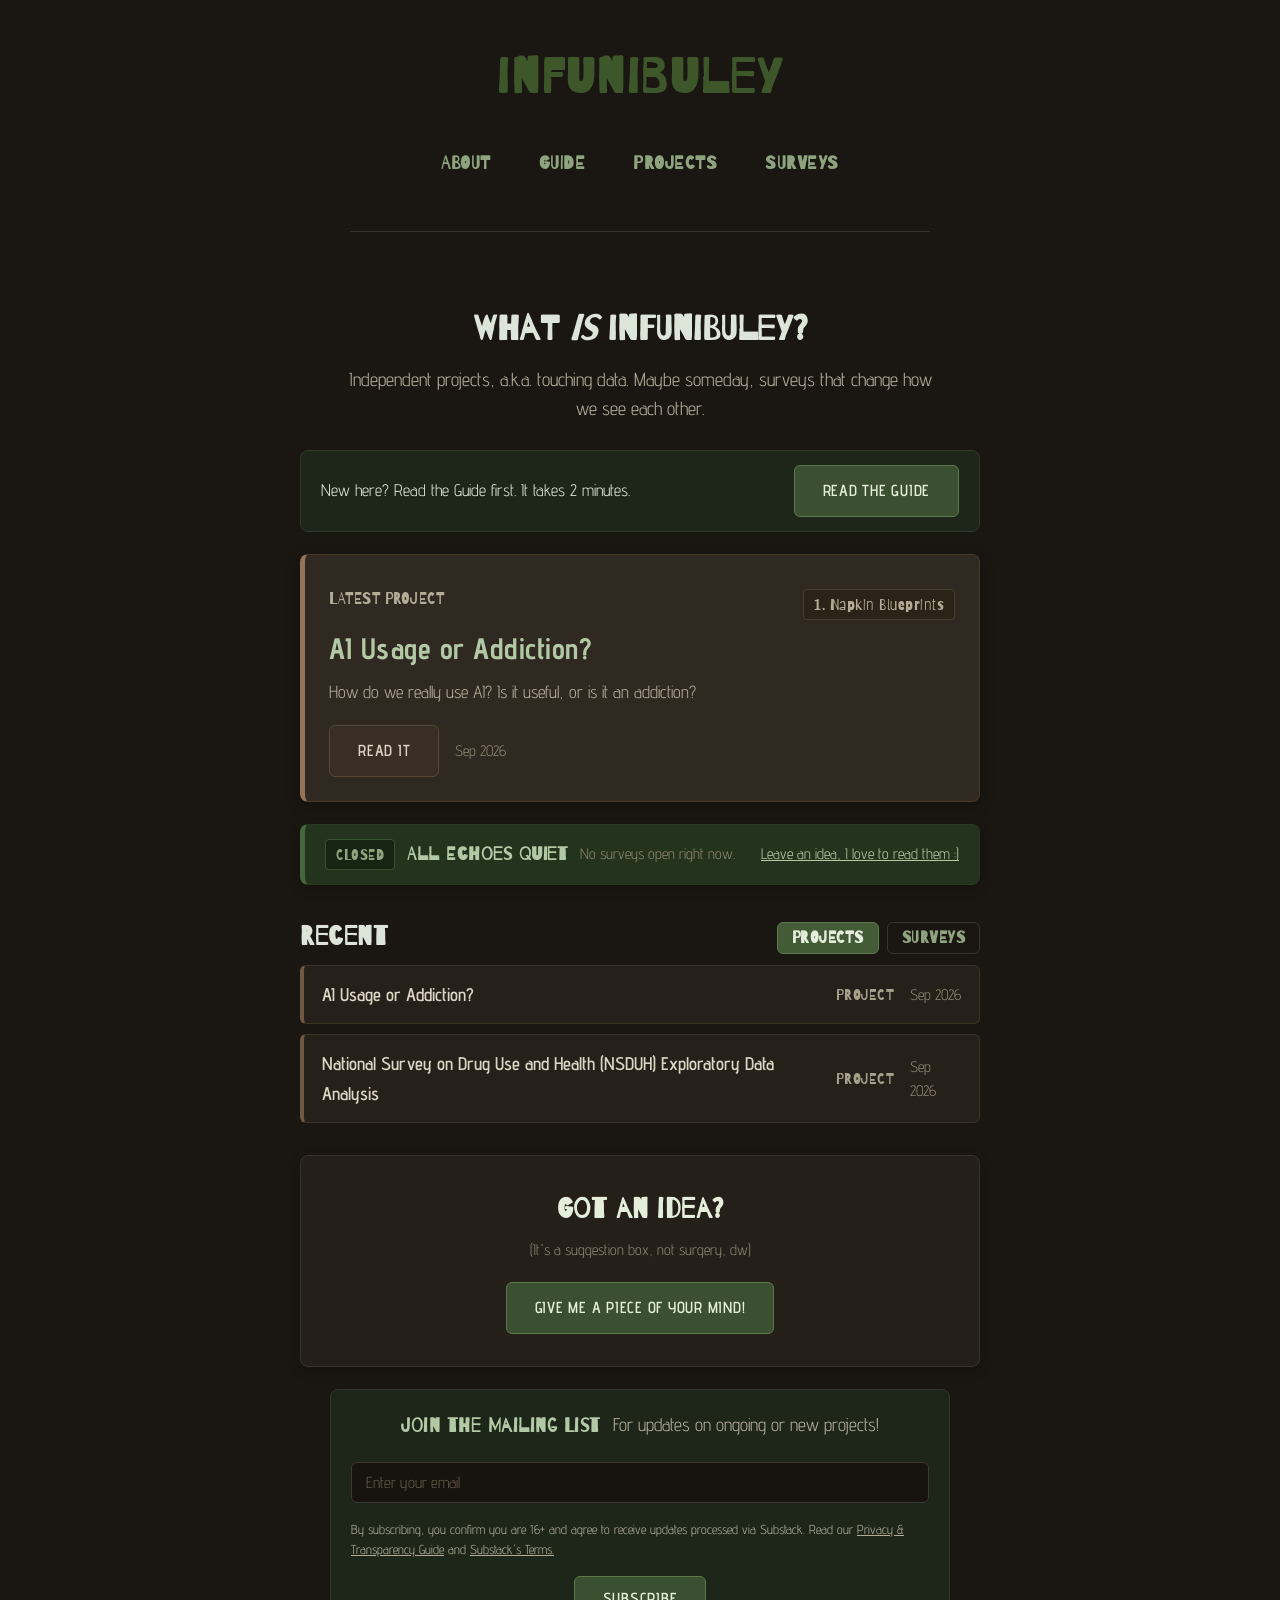
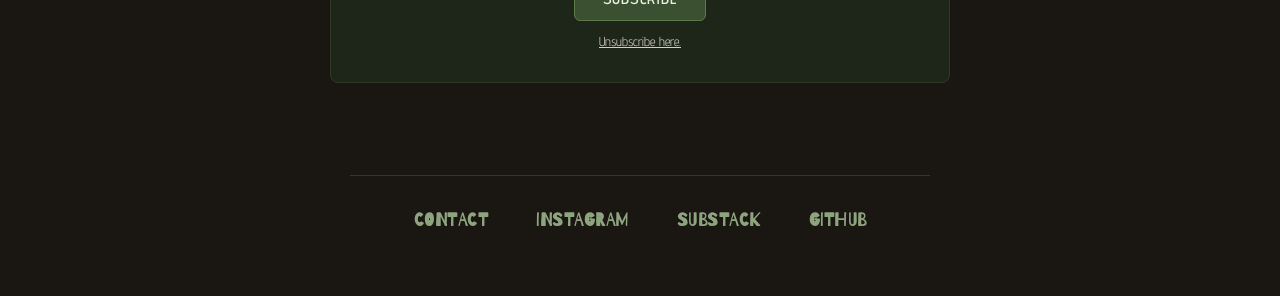
==== commit 9d132b59: "added mailing list signup" ====
--- a/index.html
+++ b/index.html
@@ -12,6 +12,7 @@
 
   <script src="scripts/load-layout.js" defer></script>
   <script src="scripts/home.js" defer></script>
+  <script src="https://tally.so/widgets/embed.js" defer></script>
 
   <!-- Homepage-specific layout overrides -->
   <style>
@@ -431,6 +432,39 @@
         Give me a piece of your mind!
       </a>
     </section>
+
+    <section class="flex-container" style="
+      width: 100%; 
+      background: #1e2619;
+      border: 1px solid #2d3b25;
+      border-radius: 8px;
+      padding: 14px 20px;
+      box-sizing: border-box;
+">
+      <h3>Join the Mailing List</h3>
+      <p>For updates on ongoing or new projects!</p>
+
+      <form id="substack-form" class="form-group" style="display: flex; flex-direction: column; gap: 10px;">
+        <input 
+          type="email" 
+          id="substack-email" 
+          name="email" 
+          placeholder="Enter your email" 
+          required />
+
+        <p style="font-size: small;">By subscribing, you confirm you are 16+ and agree to receive updates processed via Substack. Read our <a href="infunibuley.github.io/pages/guide"><u>Privacy & Transparency Guide</u></a> and <a href="https://substack.com/tos"><u>Substack's Terms.</u></a></p>
+          
+        <button type="submit" id="substack-btn" class="guide-btn">
+          Subscribe
+        </button>
+        
+        <p id="substack-message" style="margin: 0; font-size: 0.85rem; display: none;"></p>
+        <a href="https://infunibuley.substack.com/account" style="font-size: small;"><u>Unsubscribe here.</u></a>
+
+      </form>
+
+    </section>
+
   </main>
 
   <div id="site-footer"></div>
--- a/assets/styles.css
+++ b/assets/styles.css
@@ -306,6 +306,47 @@
   transform: translateY(1px);
 }
 
+/* Floating Scroll-to-Top Button */
+.scroll-top-btn {
+  position: fixed;
+  bottom: 28px;
+  right: 28px;
+  z-index: 99;
+  width: 44px;
+  height: 44px;
+  border-radius: 50%;
+  background-color: #241f19;
+  border: 1px solid #4a3d2c;
+  color: #8da47e;
+  font-size: 1.25rem;
+  font-family: 'Advent Pro', sans-serif;
+  font-weight: 600;
+  cursor: pointer;
+  display: flex;
+  align-items: center;
+  justify-content: center;
+  box-shadow: 0 4px 12px rgba(0, 0, 0, 0.4);
+  opacity: 0;
+  visibility: hidden;
+  transition: opacity 0.25s ease, visibility 0.25s ease, transform 0.15s ease, background-color 0.2s ease, border-color 0.2s ease;
+}
+
+.scroll-top-btn.visible {
+  opacity: 1;
+  visibility: visible;
+}
+
+.scroll-top-btn:hover {
+  background-color: #3b5030;
+  border-color: #5a7a4a;
+  color: #e4eedb;
+  transform: translateY(-3px);
+}
+
+.scroll-top-btn:active {
+  transform: translateY(0);
+}
+
 /* ==========================================================================
    CARDS & UPDATES
    ========================================================================== */
@@ -544,6 +585,25 @@
 
 .stage-status-msg.active-date {
   color: #a8caa0;
+}
+
+.stage-section h2 {
+  text-align: left;
+  width: 100%;
+  margin-top: 0;
+  margin-bottom: 6px;
+}
+
+.future-lock-box {
+  background: #1c1813;
+  border: 1px dashed #42382c;
+  border-radius: 8px;
+  padding: 36px 20px;
+  text-align: center;
+  margin-top: 14px;
+  width: 100%;  
+  box-sizing: border-box; 
+  display: block;
 }
 
 /* Suggestion Box Form */
@@ -648,6 +708,11 @@
   color: #d4b58c;
 }
 
+#survey-container {
+  border: 1px solid #3b3329;
+  border-radius: 12px;
+}
+
 /* ==========================================================================
    HERO BANNER
    ========================================================================== */
@@ -716,10 +781,65 @@
 }
 
 /* ==========================================================================
+   PROJECT CONTINUOUS SCROLL & STEPPER
+   ========================================================================== */
+
+html {
+  scroll-behavior: smooth;
+}
+
+/* Sticky Stepper Bar */
+.project-stepper-wrap {
+  position: sticky;
+  top: 0;
+  z-index: 50;
+  background: rgba(26, 22, 18, 0.94);
+  backdrop-filter: blur(8px);
+  -webkit-backdrop-filter: blur(8px);
+  padding: 10px 0;
+  border-bottom: 1px solid #3b3329;
+  margin-bottom: 32px;
+}
+
+.stepper-bar {
+  margin: 0 auto;
+  max-width: 680px;
+  padding: 0 10px;
+}
+
+.step-btn {
+  font-size: 0.95rem;
+}
+
+/* Continuous Stacked Sections */
+.project-stages-flow {
+  display: flex;
+  flex-direction: column;
+  gap: 48px;
+}
+
+.stage-section {
+  scroll-margin-top: 90px; /* Offset for sticky bar */
+  position: relative;
+  padding-bottom: 40px;
+  border-bottom: 1px solid #2e261d;
+}
+
+.stage-section:last-child {
+  border-bottom: none;
+  padding-bottom: 0;
+}
+
+.stage-section h4 {
+  margin-top: 0;
+  margin-bottom: 6px;
+}
+
+/* ==========================================================================
    FOOTER
    ========================================================================== */
 
-.footer {
+.footer{
   margin-top: 60px;
   padding-top: 24px;
   border-top: 1px solid #3b3329;
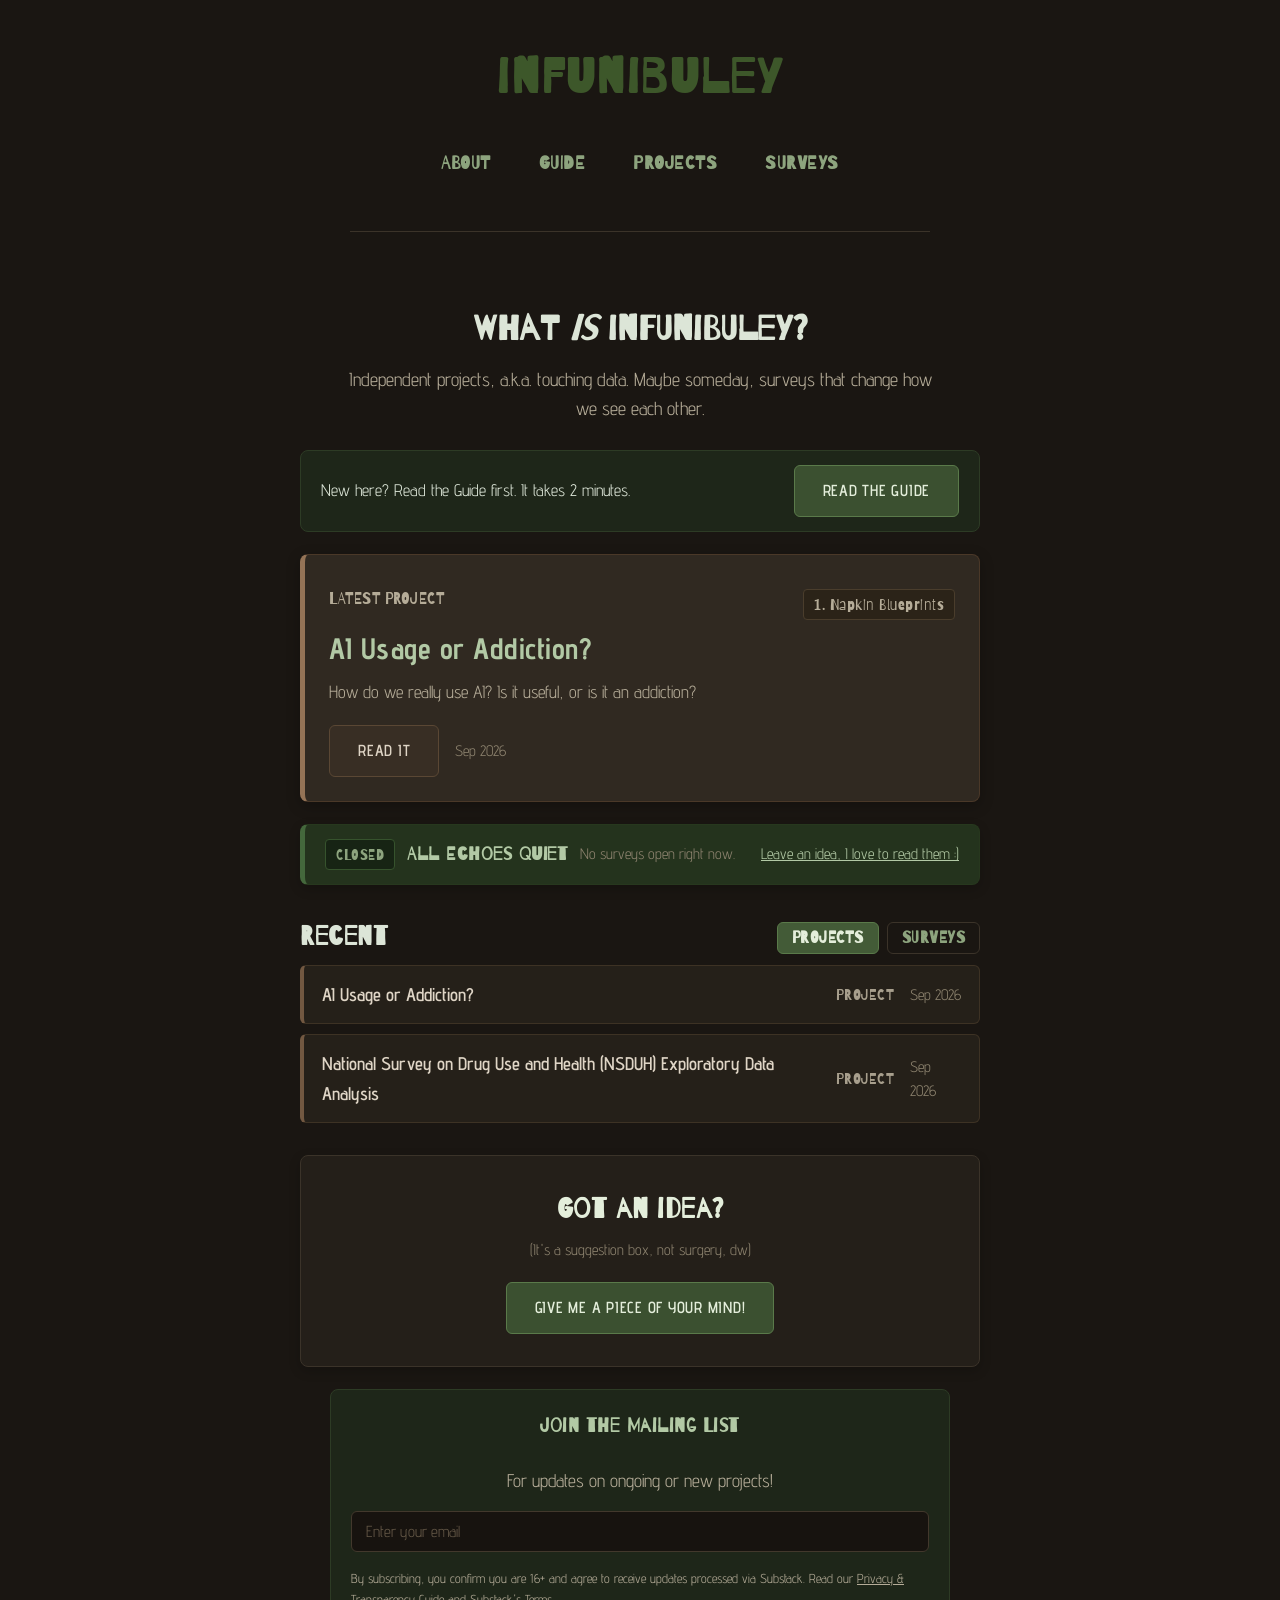
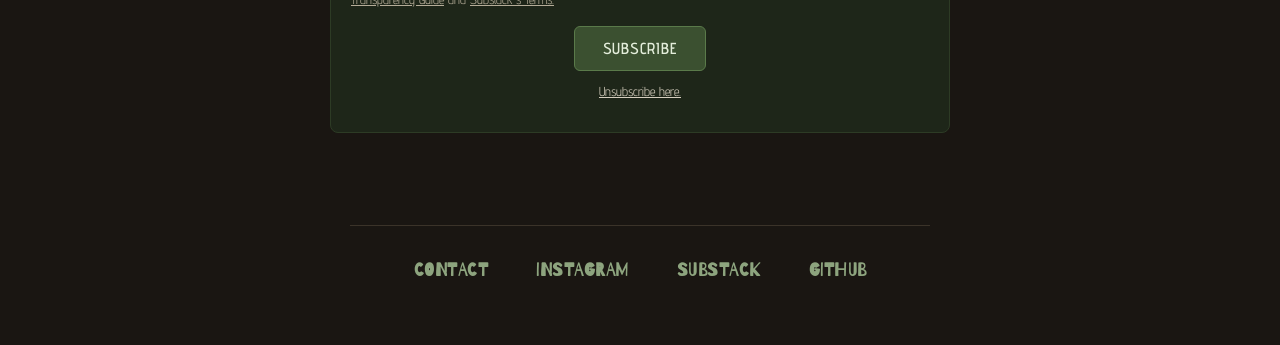
==== commit 6f97cfc5: "fixed formating" ====
--- a/index.html
+++ b/index.html
@@ -441,10 +441,10 @@
       padding: 14px 20px;
       box-sizing: border-box;
 ">
-      <h3>Join the Mailing List</h3>
-      <p>For updates on ongoing or new projects!</p>
 
       <form id="substack-form" class="form-group" style="display: flex; flex-direction: column; gap: 10px;">
+        <h3>Join the Mailing List</h3>
+        <p>For updates on ongoing or new projects!</p>
         <input 
           type="email" 
           id="substack-email" 
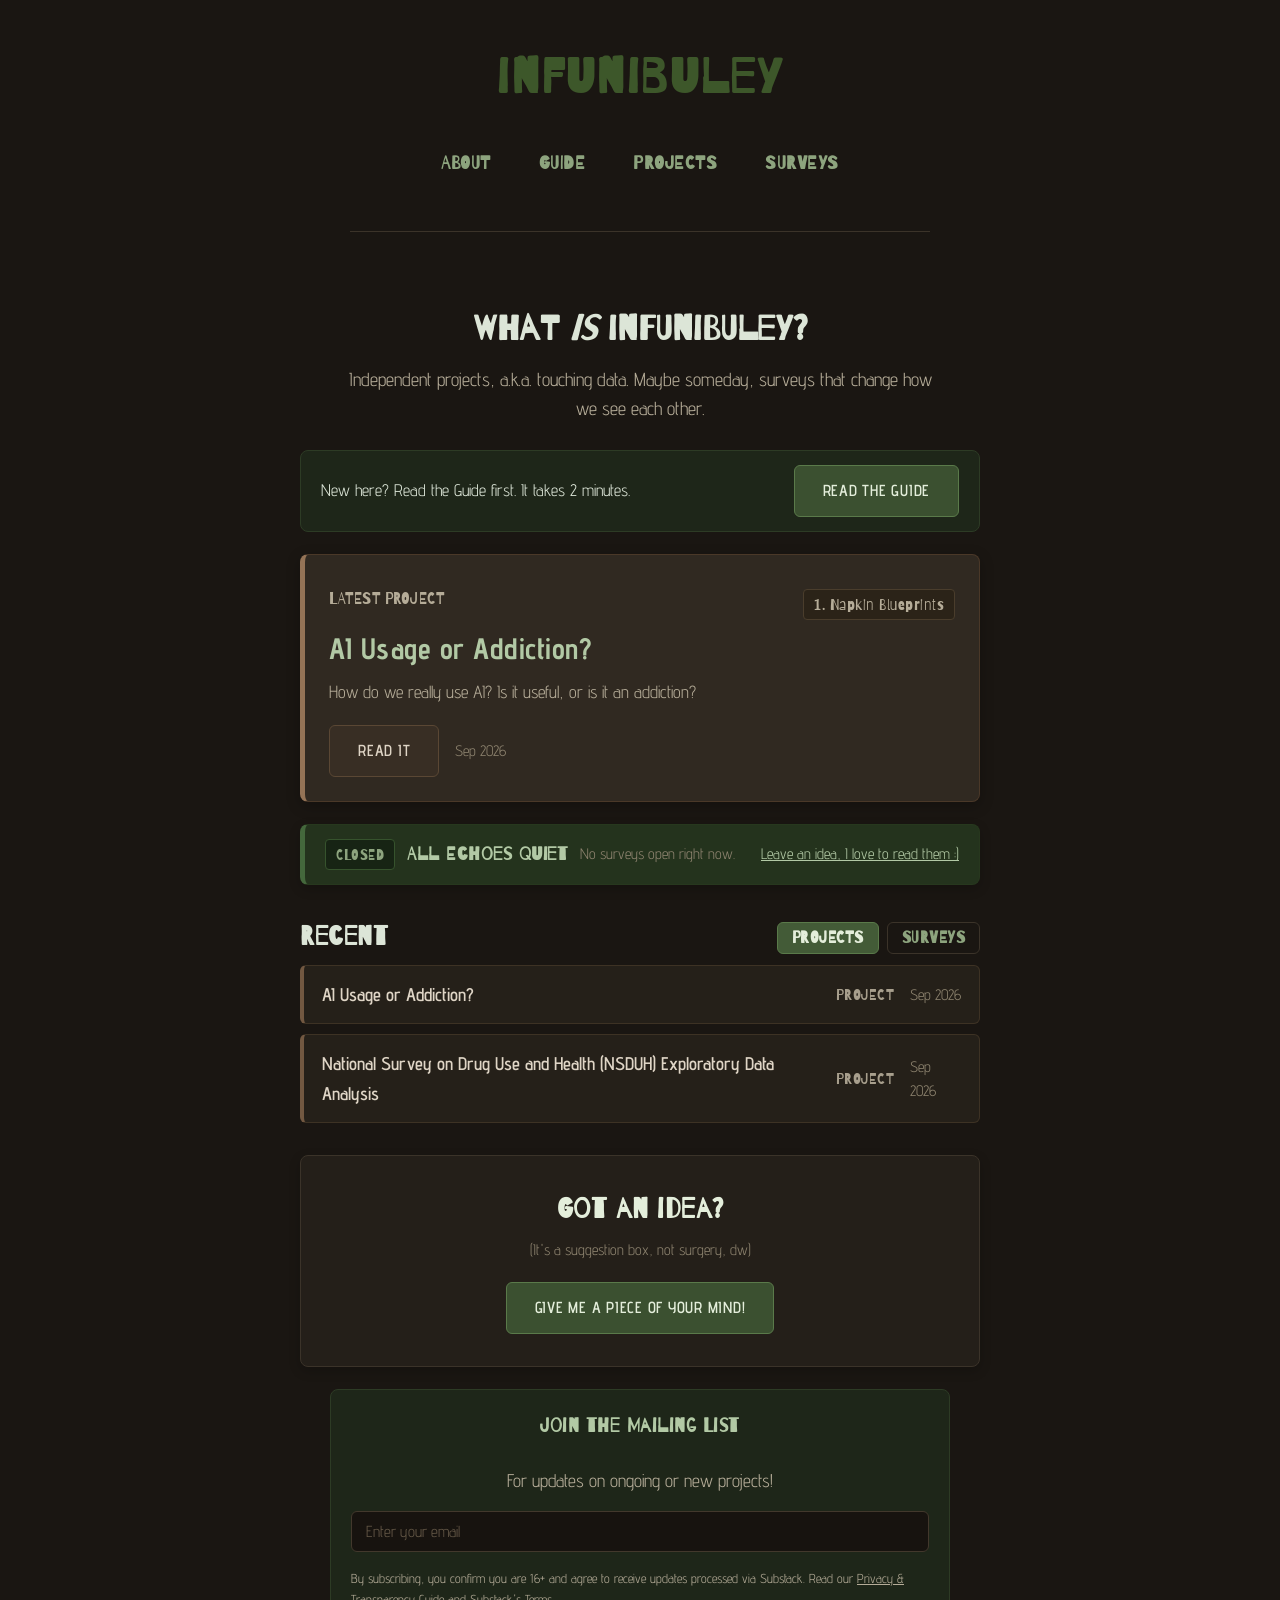
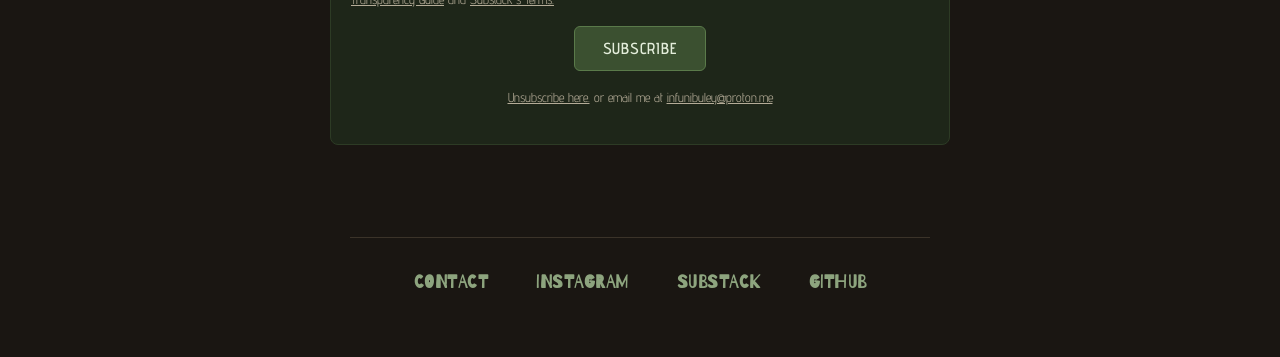
==== commit cb52ad0e: "idk anymore (added email to the mailing list unsubscribe thing)" ====
--- a/index.html
+++ b/index.html
@@ -459,7 +459,8 @@
         </button>
         
         <p id="substack-message" style="margin: 0; font-size: 0.85rem; display: none;"></p>
-        <a href="https://infunibuley.substack.com/account" style="font-size: small;"><u>Unsubscribe here.</u></a>
+        <p style="font-size: small;"><a href="https://infunibuley.substack.com/account"><u>Unsubscribe here.</u></a>
+        or email me at <a href="mailto:infunibuley@proton.me"><u>infunibuley@proton.me</u></a></p>
 
       </form>
 
